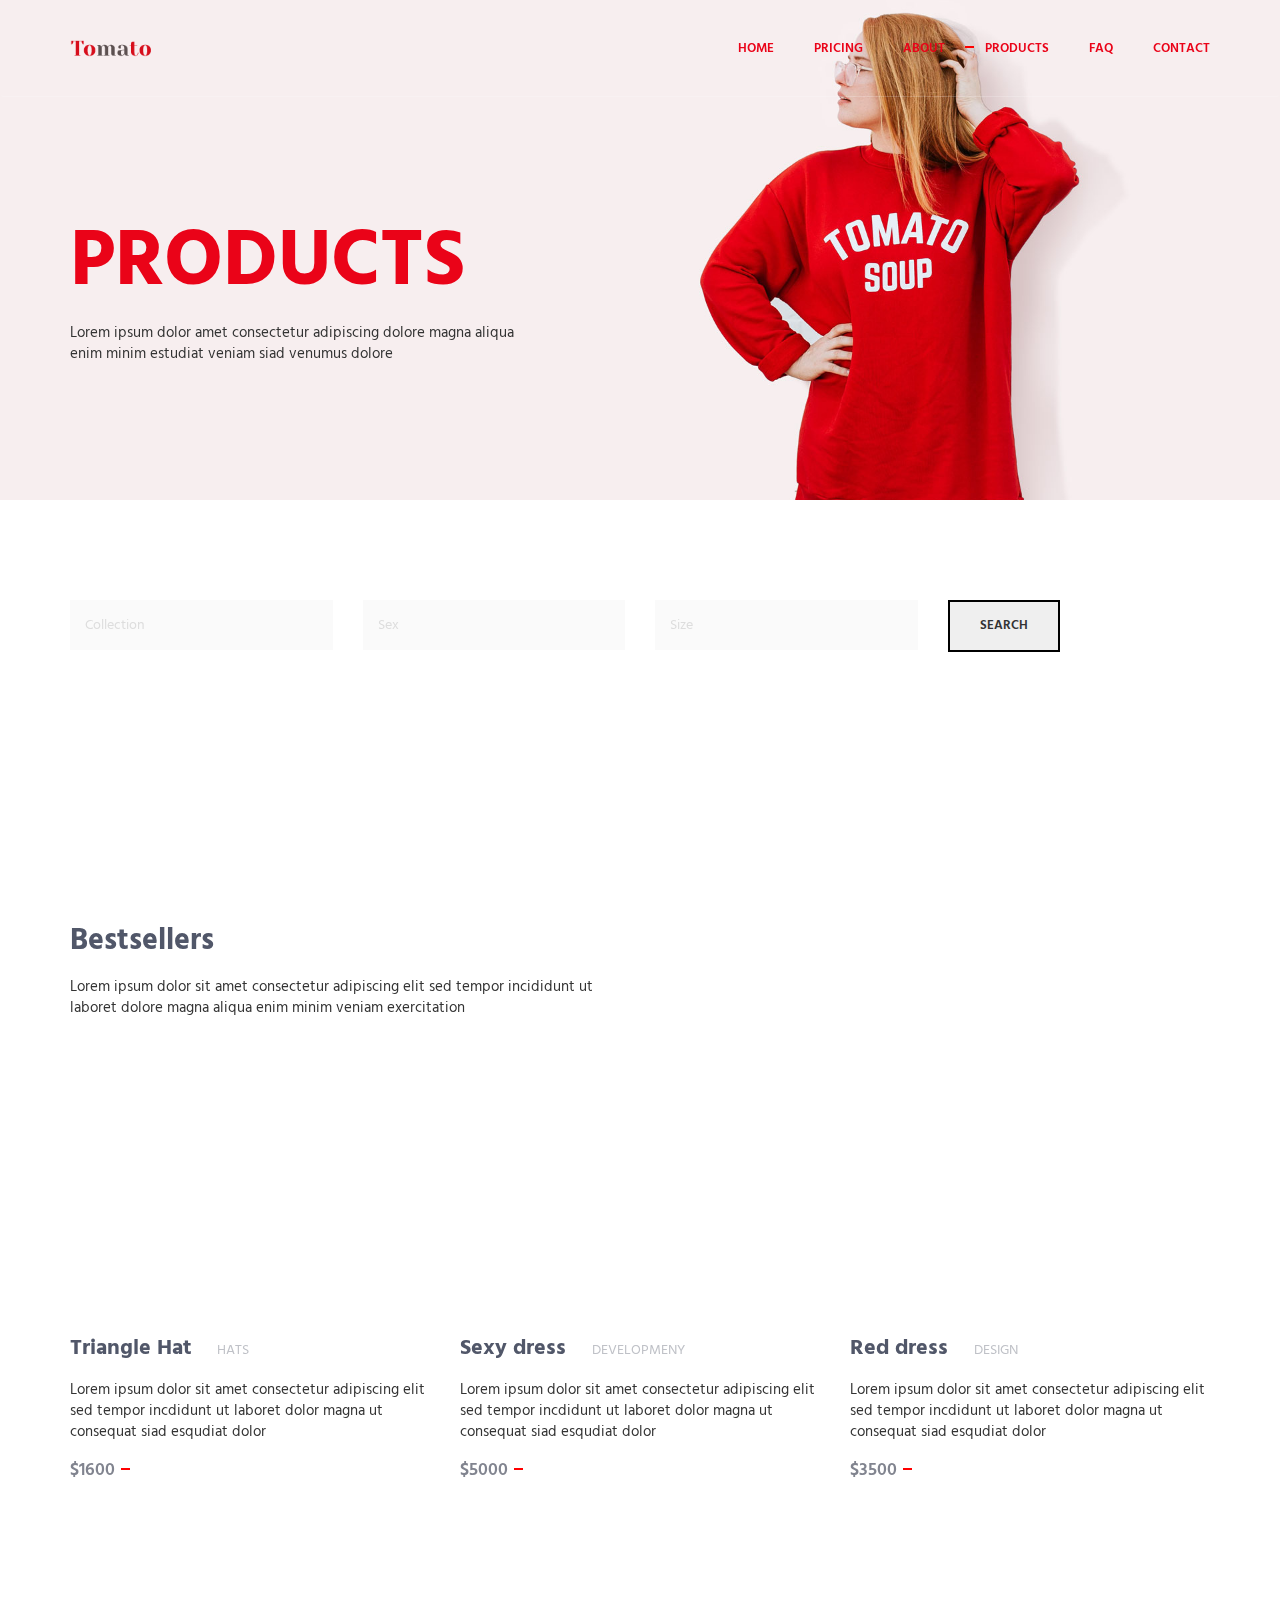
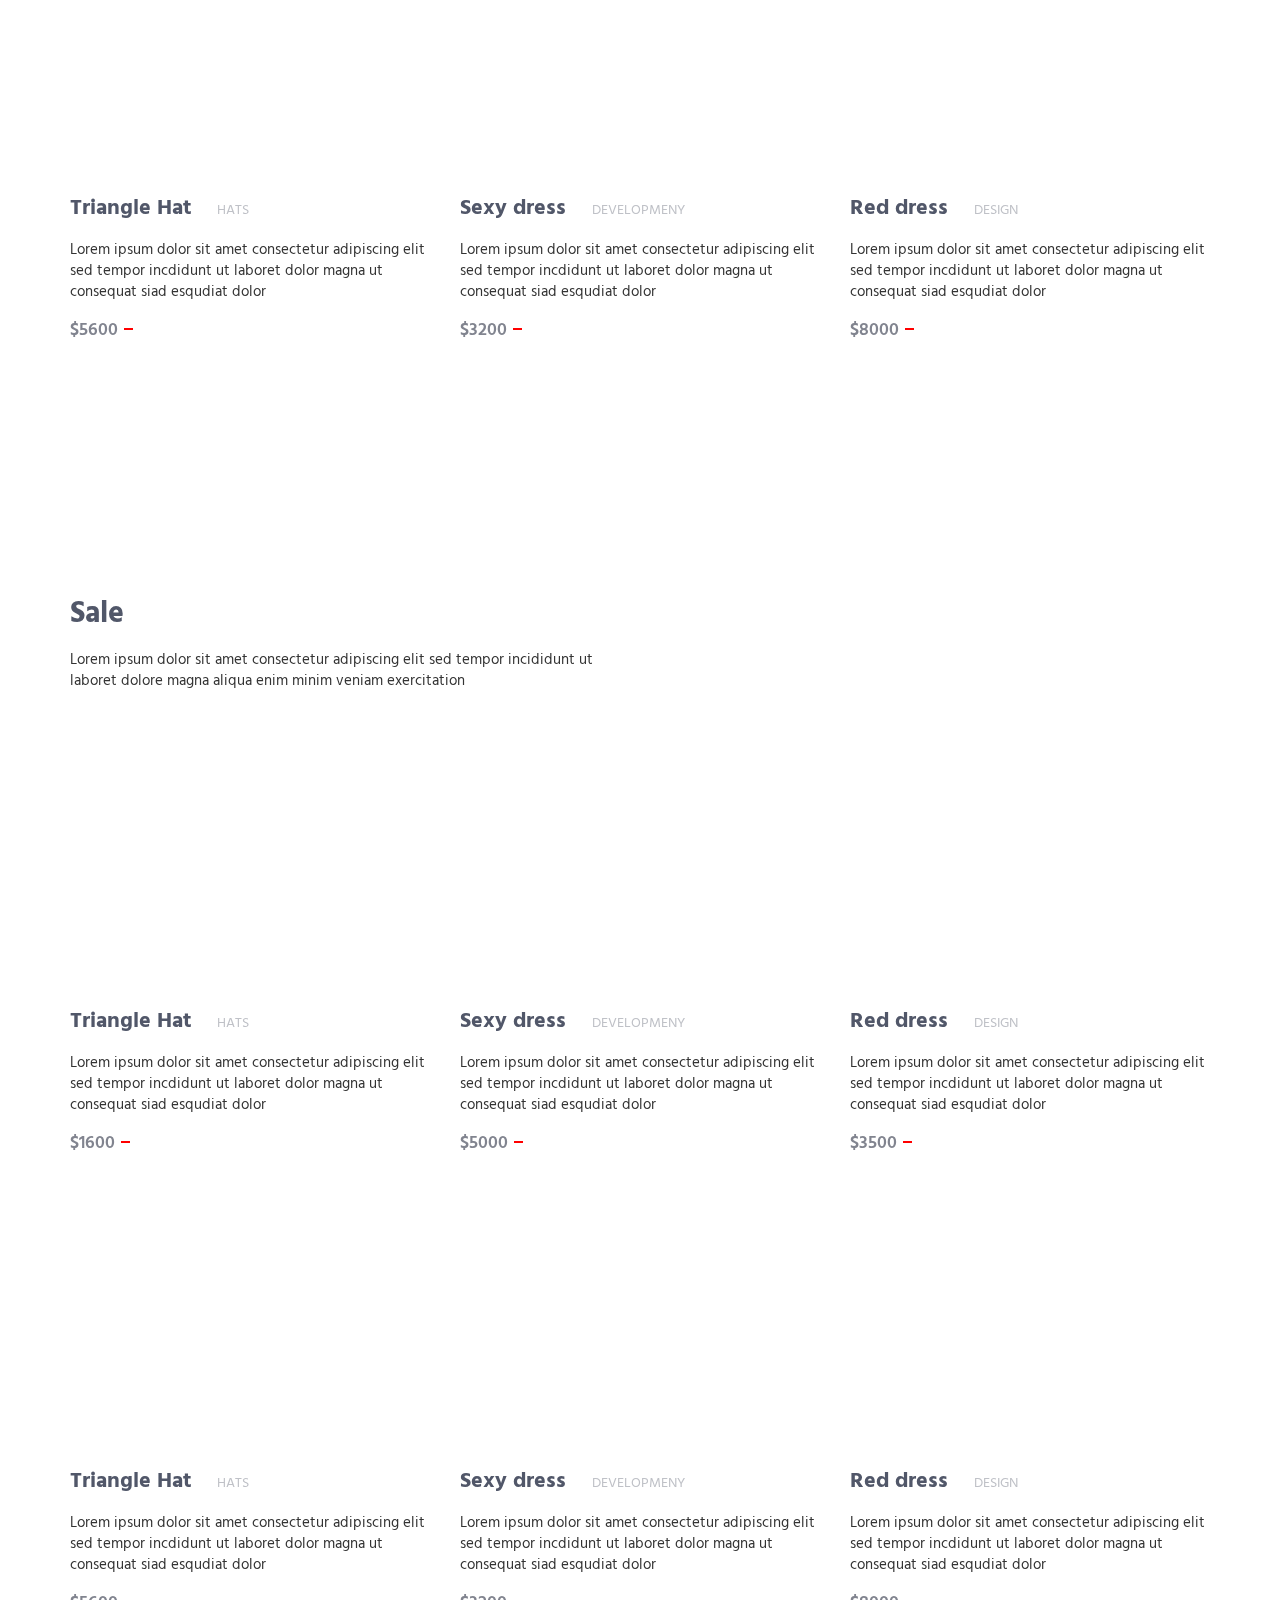
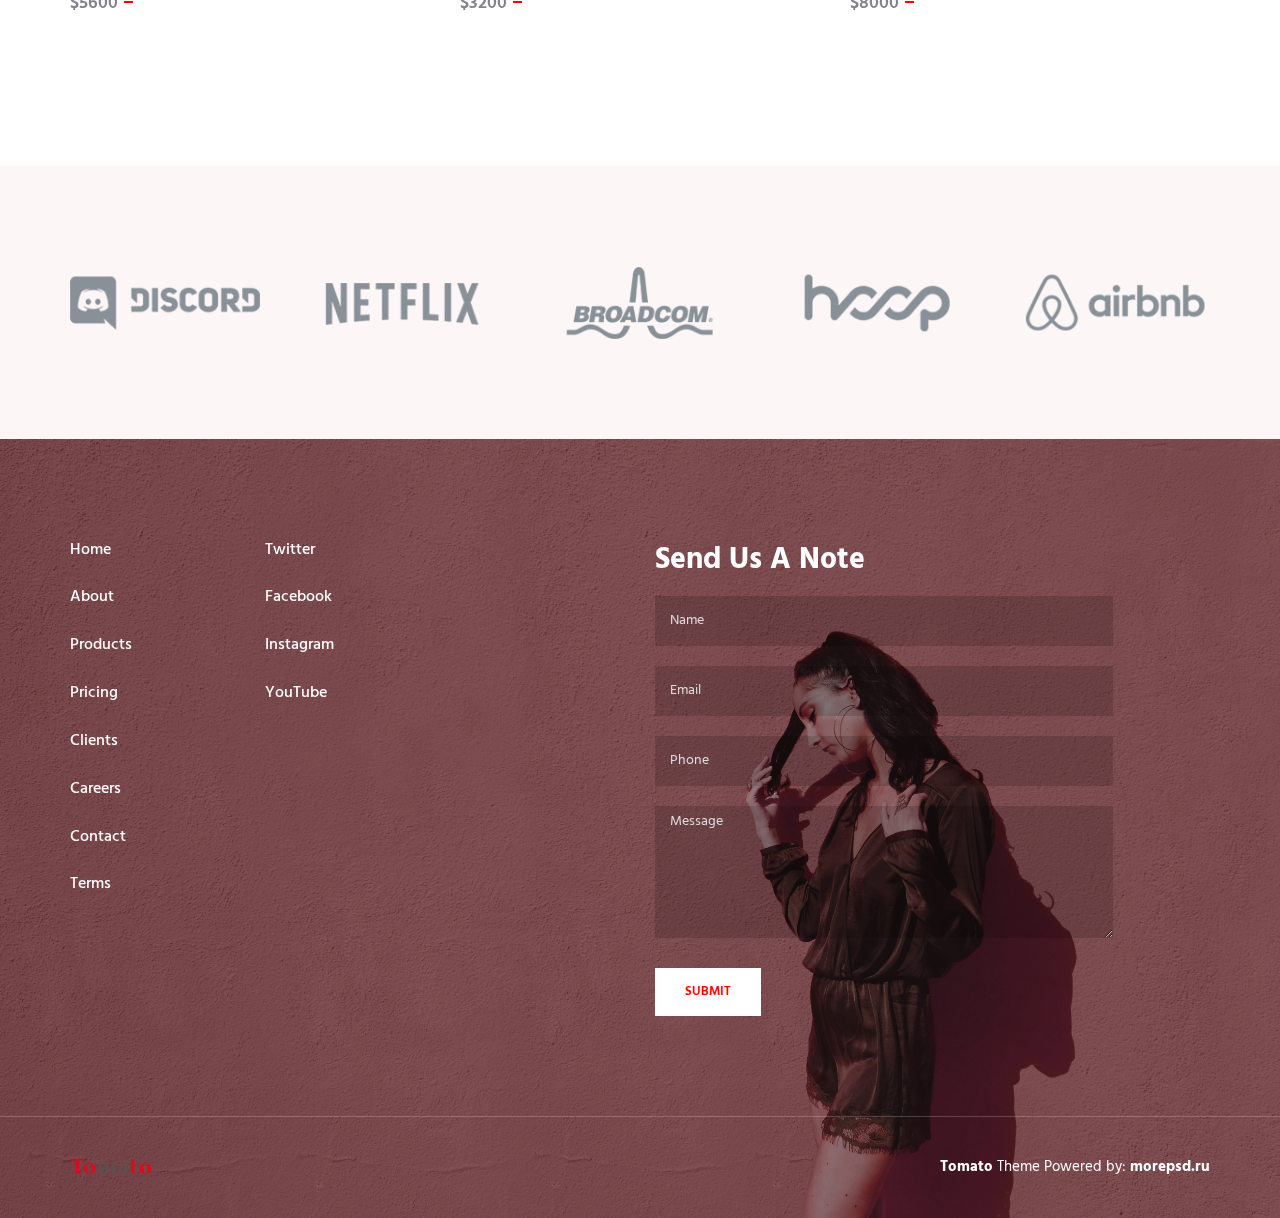
==== products.html @ 23db4601 "Add site" ====
<!DOCTYPE html>
<!-- ==============================
    Project:        Free HTML Template Tomato - Responsive HTML Template Based On Twitter Bootstrap 3.3.4
    Version:        1.0
    Author:         morepsd
    Primary use:    Corporate, Business Themes.
    Website:        http://morepsd.ru
================================== -->
<html lang="en" class="no-js">
    <!-- BEGIN HEAD -->
    <head>
        <meta charset="utf-8"/>
        <title>Metronic "Asentus" Frontend Freebie</title>
        <meta http-equiv="X-UA-Compatible" content="IE=edge">
        <meta content="width=device-width, initial-scale=1" name="viewport"/>
        <meta content="" name="description"/>
        <meta content="" name="author"/>

        <!-- GLOBAL MANDATORY STYLES -->
        <link href="http://fonts.googleapis.com/css?family=Hind:300,400,500,600,700" rel="stylesheet" type="text/css">
        <link href="vendor/simple-line-icons/simple-line-icons.min.css" rel="stylesheet" type="text/css"/>
        <link href="vendor/bootstrap/css/bootstrap.min.css" rel="stylesheet" type="text/css"/>

        <!-- PAGE LEVEL PLUGIN STYLES -->
        <link href="css/animate.css" rel="stylesheet">
        <link href="vendor/swiper/css/swiper.min.css" rel="stylesheet" type="text/css"/>

        <!-- THEME STYLES -->
        <link href="css/layout.css" rel="stylesheet" type="text/css"/>

        <!-- Favicon -->
        <link rel="shortcut icon" href="favicon.ico"/>
    </head>
    <!-- END HEAD -->

    <!-- BODY -->
    <body>

        <!--========== HEADER ==========-->
        <header class="header navbar-fixed-top">
            <!-- Navbar -->
            <nav class="navbar" role="navigation">
                <div class="container">
                    <!-- Brand and toggle get grouped for better mobile display -->
                    <div class="menu-container">
                        <button type="button" class="navbar-toggle" data-toggle="collapse" data-target=".nav-collapse">
                            <span class="sr-only">Toggle navigation</span>
                            <span class="toggle-icon"></span>
                        </button>

                        <!-- Logo -->
                        <div class="logo">
                            <a class="logo-wrap" href="index.html">
                                <img class="logo-img logo-img-main" src="img/logo.png" alt="Asentus Logo">
                                <img class="logo-img logo-img-active" src="img/logo-dark.png" alt="Asentus Logo">
                            </a>
                        </div>
                        <!-- End Logo -->
                    </div>

                    <!-- Collect the nav links, forms, and other content for toggling -->
                    <div class="collapse navbar-collapse nav-collapse">
                        <div class="menu-container">
                            <ul class="navbar-nav navbar-nav-right">
                                <li class="nav-item"><a class="nav-item-child nav-item-hover" href="index.html">Home</a></li>
                                <li class="nav-item"><a class="nav-item-child nav-item-hover" href="pricing.html">Pricing</a></li>
                                <li class="nav-item"><a class="nav-item-child nav-item-hover" href="about.html">About</a></li>
                                <li class="nav-item"><a class="nav-item-child nav-item-hover active" href="products.html">Products</a></li>
                                <li class="nav-item"><a class="nav-item-child nav-item-hover" href="faq.html">FAQ</a></li>
                                <li class="nav-item"><a class="nav-item-child nav-item-hover" href="contact.html">Contact</a></li>
                            </ul>
                        </div>
                    </div>
                    <!-- End Navbar Collapse -->
                </div>
            </nav>
            <!-- Navbar -->
        </header>
        <!--========== END HEADER ==========-->

        <!--========== PARALLAX ==========-->
        <div class="parallax-window" data-parallax="scroll" data-image-src="img/1920x1080/01.jpg">
            <div class="parallax-content container">
                <h1 class="carousel-title">Products</h1>
                <p>Lorem ipsum dolor amet consectetur adipiscing dolore magna aliqua <br/> enim minim estudiat veniam siad venumus dolore</p>
            </div>
        </div>
        <!--========== PARALLAX ==========-->
    <div class="content-lg container">		
        <div class="row margin-b-50">
            <!-- Our Exceptional Solutions -->

                <div class="margin-b-20">		
		            <div class="col-sm-3 sm-margin-b-30">
                     
                            <input type="text" class="form-control footer-input margin-b-20" placeholder="Collection" required>
					</div>
					<div class="col-sm-3 sm-margin-b-30">
                            <input type="email" class="form-control footer-input margin-b-20" placeholder="Sex" required>
					</div>
					<div class="col-sm-3 sm-margin-b-30">
                            <input type="email" class="form-control footer-input margin-b-20" placeholder="Size" required>
					</div>
					<div class="col-sm-3 sm-margin-b-30">
                            <button type="submit" class="btn-theme btn-theme-sm base-bg text-uppercase">Search</button>
                    </div>
				</div>

		</div>
	</div>
		

        <!--========== PAGE LAYOUT ==========-->
        <!-- Our Exceptional Solutions -->
        <div class="content-lg container">
            <div class="row margin-b-40">
                <div class="col-sm-6">
                    <h2>Bestsellers</h2>
                    <p>Lorem ipsum dolor sit amet consectetur adipiscing elit sed tempor incididunt ut laboret dolore magna aliqua enim minim veniam exercitation</p>
                </div>
            </div>
            <!--// end row -->

            <div class="row margin-b-50">
                <!-- Our Exceptional Solutions -->
                <div class="col-sm-4 sm-margin-b-50">
                    <div class="margin-b-20">
                        <div class="wow zoomIn" data-wow-duration=".3" data-wow-delay=".1s">
                            <img class="img-responsive" src="img/970x647/01.jpg" alt="Our Exceptional Solutions Image">
                        </div>
                    </div>
                    <h3><a href="#">Triangle Hat</a> <span class="text-uppercase margin-l-20">Hats</span></h3>
                    <p>Lorem ipsum dolor sit amet consectetur adipiscing elit sed tempor incdidunt ut laboret dolor magna ut consequat siad esqudiat dolor</p>
                    <a class="link" href="#">$1600</a>
                </div>
                <!-- End Our Exceptional Solutions -->

                <!-- Our Exceptional Solutions -->
                <div class="col-sm-4 sm-margin-b-50">
                    <div class="margin-b-20">
                        <div class="wow zoomIn" data-wow-duration=".3" data-wow-delay=".1s">
                            <img class="img-responsive" src="img/970x647/02.jpg" alt="Our Exceptional Solutions Image">
                        </div>
                    </div>
                    <h4><a href="#">Sexy dress</a> <span class="text-uppercase margin-l-20">Developmeny</span></h4>
                    <p>Lorem ipsum dolor sit amet consectetur adipiscing elit sed tempor incdidunt ut laboret dolor magna ut consequat siad esqudiat dolor</p>
                    <a class="link" href="#">$5000</a>
                </div>
                <!-- End Our Exceptional Solutions -->

                <!-- Our Exceptional Solutions -->
                <div class="col-sm-4 sm-margin-b-50">
                    <div class="margin-b-20">
                        <div class="wow zoomIn" data-wow-duration=".3" data-wow-delay=".1s">
                            <img class="img-responsive" src="img/970x647/03.jpg" alt="Our Exceptional Solutions Image">
                        </div>
                    </div>
                    <h4><a href="#">Red dress</a> <span class="text-uppercase margin-l-20">Design</span></h4>
                    <p>Lorem ipsum dolor sit amet consectetur adipiscing elit sed tempor incdidunt ut laboret dolor magna ut consequat siad esqudiat dolor</p>
                    <a class="link" href="#">$3500</a>
                </div>
                <!-- End Our Exceptional Solutions -->
            </div>
            <!--// end row -->

              <div class="row margin-b-50">
                <!-- Our Exceptional Solutions -->
                <div class="col-sm-4 sm-margin-b-50">
                    <div class="margin-b-20">
                        <div class="wow zoomIn" data-wow-duration=".3" data-wow-delay=".1s">
                            <img class="img-responsive" src="img/970x647/03.jpg" alt="Our Exceptional Solutions Image">
                        </div>
                    </div>
                    <h3><a href="#">Triangle Hat</a> <span class="text-uppercase margin-l-20">Hats</span></h3>
                    <p>Lorem ipsum dolor sit amet consectetur adipiscing elit sed tempor incdidunt ut laboret dolor magna ut consequat siad esqudiat dolor</p>
                    <a class="link" href="#">$5600</a>
                </div>
                <!-- End Our Exceptional Solutions -->

                <!-- Our Exceptional Solutions -->
                <div class="col-sm-4 sm-margin-b-50">
                    <div class="margin-b-20">
                        <div class="wow zoomIn" data-wow-duration=".3" data-wow-delay=".1s">
                            <img class="img-responsive" src="img/970x647/02.jpg" alt="Our Exceptional Solutions Image">
                        </div>
                    </div>
                    <h4><a href="#">Sexy dress</a> <span class="text-uppercase margin-l-20">Developmeny</span></h4>
                    <p>Lorem ipsum dolor sit amet consectetur adipiscing elit sed tempor incdidunt ut laboret dolor magna ut consequat siad esqudiat dolor</p>
                    <a class="link" href="#">$3200</a>
                </div>
                <!-- End Our Exceptional Solutions -->

                <!-- Our Exceptional Solutions -->
                <div class="col-sm-4 sm-margin-b-50">
                    <div class="margin-b-20">
                        <div class="wow zoomIn" data-wow-duration=".3" data-wow-delay=".1s">
                            <img class="img-responsive" src="img/970x647/01.jpg" alt="Our Exceptional Solutions Image">
                        </div>
                    </div>
                    <h4><a href="#">Red dress</a> <span class="text-uppercase margin-l-20">Design</span></h4>
                    <p>Lorem ipsum dolor sit amet consectetur adipiscing elit sed tempor incdidunt ut laboret dolor magna ut consequat siad esqudiat dolor</p>
                    <a class="link" href="#">$8000</a>
                </div>
                <!-- End Our Exceptional Solutions -->
            </div>
            <!--// end row -->
        </div>
        <!-- End Our Exceptional Solutions -->
		
		
		
		
        <!-- Our Exceptional Solutions -->
        <div class="content-lg container">
            <div class="row margin-b-40">
                <div class="col-sm-6">
                    <h2>Sale</h2>
                    <p>Lorem ipsum dolor sit amet consectetur adipiscing elit sed tempor incididunt ut laboret dolore magna aliqua enim minim veniam exercitation</p>
                </div>
            </div>
            <!--// end row -->

            <div class="row margin-b-50">
                <!-- Our Exceptional Solutions -->
                <div class="col-sm-4 sm-margin-b-50">
                    <div class="margin-b-20">
                        <div class="wow zoomIn" data-wow-duration=".3" data-wow-delay=".1s">
                            <img class="img-responsive" src="img/970x647/01.jpg" alt="Our Exceptional Solutions Image">
                        </div>
                    </div>
                    <h3><a href="#">Triangle Hat</a> <span class="text-uppercase margin-l-20">Hats</span></h3>
                    <p>Lorem ipsum dolor sit amet consectetur adipiscing elit sed tempor incdidunt ut laboret dolor magna ut consequat siad esqudiat dolor</p>
                    <a class="link" href="#">$1600</a>
                </div>
                <!-- End Our Exceptional Solutions -->

                <!-- Our Exceptional Solutions -->
                <div class="col-sm-4 sm-margin-b-50">
                    <div class="margin-b-20">
                        <div class="wow zoomIn" data-wow-duration=".3" data-wow-delay=".1s">
                            <img class="img-responsive" src="img/970x647/02.jpg" alt="Our Exceptional Solutions Image">
                        </div>
                    </div>
                    <h4><a href="#">Sexy dress</a> <span class="text-uppercase margin-l-20">Developmeny</span></h4>
                    <p>Lorem ipsum dolor sit amet consectetur adipiscing elit sed tempor incdidunt ut laboret dolor magna ut consequat siad esqudiat dolor</p>
                    <a class="link" href="#">$5000</a>
                </div>
                <!-- End Our Exceptional Solutions -->

                <!-- Our Exceptional Solutions -->
                <div class="col-sm-4 sm-margin-b-50">
                    <div class="margin-b-20">
                        <div class="wow zoomIn" data-wow-duration=".3" data-wow-delay=".1s">
                            <img class="img-responsive" src="img/970x647/03.jpg" alt="Our Exceptional Solutions Image">
                        </div>
                    </div>
                    <h4><a href="#">Red dress</a> <span class="text-uppercase margin-l-20">Design</span></h4>
                    <p>Lorem ipsum dolor sit amet consectetur adipiscing elit sed tempor incdidunt ut laboret dolor magna ut consequat siad esqudiat dolor</p>
                    <a class="link" href="#">$3500</a>
                </div>
                <!-- End Our Exceptional Solutions -->
            </div>
            <!--// end row -->

              <div class="row margin-b-50">
                <!-- Our Exceptional Solutions -->
                <div class="col-sm-4 sm-margin-b-50">
                    <div class="margin-b-20">
                        <div class="wow zoomIn" data-wow-duration=".3" data-wow-delay=".1s">
                            <img class="img-responsive" src="img/970x647/03.jpg" alt="Our Exceptional Solutions Image">
                        </div>
                    </div>
                    <h3><a href="#">Triangle Hat</a> <span class="text-uppercase margin-l-20">Hats</span></h3>
                    <p>Lorem ipsum dolor sit amet consectetur adipiscing elit sed tempor incdidunt ut laboret dolor magna ut consequat siad esqudiat dolor</p>
                    <a class="link" href="#">$5600</a>
                </div>
                <!-- End Our Exceptional Solutions -->

                <!-- Our Exceptional Solutions -->
                <div class="col-sm-4 sm-margin-b-50">
                    <div class="margin-b-20">
                        <div class="wow zoomIn" data-wow-duration=".3" data-wow-delay=".1s">
                            <img class="img-responsive" src="img/970x647/02.jpg" alt="Our Exceptional Solutions Image">
                        </div>
                    </div>
                    <h4><a href="#">Sexy dress</a> <span class="text-uppercase margin-l-20">Developmeny</span></h4>
                    <p>Lorem ipsum dolor sit amet consectetur adipiscing elit sed tempor incdidunt ut laboret dolor magna ut consequat siad esqudiat dolor</p>
                    <a class="link" href="#">$3200</a>
                </div>
                <!-- End Our Exceptional Solutions -->

                <!-- Our Exceptional Solutions -->
                <div class="col-sm-4 sm-margin-b-50">
                    <div class="margin-b-20">
                        <div class="wow zoomIn" data-wow-duration=".3" data-wow-delay=".1s">
                            <img class="img-responsive" src="img/970x647/01.jpg" alt="Our Exceptional Solutions Image">
                        </div>
                    </div>
                    <h4><a href="#">Red dress</a> <span class="text-uppercase margin-l-20">Design</span></h4>
                    <p>Lorem ipsum dolor sit amet consectetur adipiscing elit sed tempor incdidunt ut laboret dolor magna ut consequat siad esqudiat dolor</p>
                    <a class="link" href="#">$8000</a>
                </div>
                <!-- End Our Exceptional Solutions -->
            </div>
            <!--// end row -->
        </div>
        <!-- End Our Exceptional Solutions -->		
		
		
		
		

        <!-- Clients -->
        <div class="bg-color-sky-light">
            <div class="content-lg container">
                <!-- Swiper Clients -->
                <div class="swiper-slider swiper-clients">
                    <!-- Swiper Wrapper -->
                    <div class="swiper-wrapper">
                        <div class="swiper-slide">
                            <img class="swiper-clients-img" src="img/clients/01.png" alt="Clients Logo">
                        </div>
                        <div class="swiper-slide">
                            <img class="swiper-clients-img" src="img/clients/02.png" alt="Clients Logo">
                        </div>
                        <div class="swiper-slide">
                            <img class="swiper-clients-img" src="img/clients/03.png" alt="Clients Logo">
                        </div>
                        <div class="swiper-slide">
                            <img class="swiper-clients-img" src="img/clients/04.png" alt="Clients Logo">
                        </div>
                        <div class="swiper-slide">
                            <img class="swiper-clients-img" src="img/clients/05.png" alt="Clients Logo">
                        </div>
                        <div class="swiper-slide">
                            <img class="swiper-clients-img" src="img/clients/06.png" alt="Clients Logo">
                        </div>
                    </div>
                    <!-- End Swiper Wrapper -->
                </div>
                <!-- End Swiper Clients -->
            </div>
        </div>
        <!-- End Clients -->


        <!--========== END PAGE LAYOUT ==========-->

        <!--========== FOOTER ==========-->
        <footer class="footer">
            <!-- Links -->
            <div class="footer-seperator">
                <div class="content-lg container">
                    <div class="row">
                        <div class="col-sm-2 sm-margin-b-50">
                            <!-- List -->
                            <ul class="list-unstyled footer-list">
                                <li class="footer-list-item"><a class="footer-list-link" href="#">Home</a></li>
                                <li class="footer-list-item"><a class="footer-list-link" href="#">About</a></li>
                                <li class="footer-list-item"><a class="footer-list-link" href="#">Products</a></li>
                                <li class="footer-list-item"><a class="footer-list-link" href="#">Pricing</a></li>
                                <li class="footer-list-item"><a class="footer-list-link" href="#">Clients</a></li>
                                <li class="footer-list-item"><a class="footer-list-link" href="#">Careers</a></li>
                                <li class="footer-list-item"><a class="footer-list-link" href="#">Contact</a></li>
                                <li class="footer-list-item"><a class="footer-list-link" href="#">Terms</a></li>
                            </ul>
                            <!-- End List -->
                        </div>
                        <div class="col-sm-4 sm-margin-b-30">
                            <!-- List -->
                            <ul class="list-unstyled footer-list">
                                <li class="footer-list-item"><a class="footer-list-link" href="#">Twitter</a></li>
                                <li class="footer-list-item"><a class="footer-list-link" href="#">Facebook</a></li>
                                <li class="footer-list-item"><a class="footer-list-link" href="#">Instagram</a></li>
                                <li class="footer-list-item"><a class="footer-list-link" href="#">YouTube</a></li>
                            </ul>
                            <!-- End List -->
                        </div>
                        <div class="col-sm-5 sm-margin-b-30">
                            <h2 class="color-white">Send Us A Note</h2>
                            <input type="text" class="form-control footer-input margin-b-20" placeholder="Name" required>
                            <input type="email" class="form-control footer-input margin-b-20" placeholder="Email" required>
                            <input type="text" class="form-control footer-input margin-b-20" placeholder="Phone" required>
                            <textarea class="form-control footer-input margin-b-30" rows="6" placeholder="Message" required></textarea>
                            <button type="submit" class="btn-theme btn-theme-sm btn-base-bg text-uppercase">Submit</button>
                        </div>
                    </div>
                    <!--// end row -->
                </div>
            </div>
            <!-- End Links -->

            <!-- Copyright -->
            <div class="content container">
                <div class="row">
                    <div class="col-xs-6">
                        <img class="footer-logo" src="img/logo.png" alt="Logo">
                    </div>
                    <div class="col-xs-6 text-right">
                        <p class="margin-b-0 color-white"><a class="color-white fweight-700" href="morepsd.ru">Tomato</a> Theme Powered by: <a class="color-white fweight-700" href="http://morepsd.ru">morepsd.ru</a></p>
                    </div>
                </div>
                <!--// end row -->
            </div>
            <!-- End Copyright -->
        </footer>
        <!--========== END FOOTER ==========-->

        <!-- Back To Top -->
        <a href="javascript:void(0);" class="js-back-to-top back-to-top">Top</a>

        <!-- JAVASCRIPTS(Load javascripts at bottom, this will reduce page load time) -->
        <!-- CORE PLUGINS -->
        <script src="vendor/jquery.min.js" type="text/javascript"></script>
        <script src="vendor/jquery-migrate.min.js" type="text/javascript"></script>
        <script src="vendor/bootstrap/js/bootstrap.min.js" type="text/javascript"></script>

        <!-- PAGE LEVEL PLUGINS -->
        <script src="vendor/jquery.easing.js" type="text/javascript"></script>
        <script src="vendor/jquery.back-to-top.js" type="text/javascript"></script>
        <script src="vendor/jquery.smooth-scroll.js" type="text/javascript"></script>
        <script src="vendor/jquery.wow.min.js" type="text/javascript"></script>
        <script src="vendor/jquery.parallax.min.js" type="text/javascript"></script>
        <script src="vendor/swiper/js/swiper.jquery.min.js" type="text/javascript"></script>

        <!-- PAGE LEVEL SCRIPTS -->
        <script src="js/layout.min.js" type="text/javascript"></script>
        <script src="js/components/wow.min.js" type="text/javascript"></script>
        <script src="js/components/swiper.min.js" type="text/javascript"></script>

    </body>
    <!-- END BODY -->
</html>
---- css/layout.css ----
@charset "UTF-8";
/*----------------------------------------------------------------------

	MASTER STYLESHEET

	Project:        Metronic "Asentus" Frontend Freebie - Responsive HTML Template Based On Twitter Bootstrap 3.3.4
	Version:        1.0
	Author:         KeenThemes
	Primary use:    Corporate, Business Themes.
	Email:			support@keenthemes.com
	Follow: 		http://www.twitter.com/keenthemes
	Like: 			http://www.facebook.com/keenthemes
	Website:		http://www.keenthemes.com
	Premium:		Premium Metronic Admin Theme: http://themeforest.net/item/metronic-responsive-admin-dashboard-template/4021469?ref=keenthemes

-----------------------------------------------------------------------*/
/* eg: @include user-select(none); */
/* eg: @include rotate(45deg); */
/* eg: @include translate3d(0,0,0); */
/* eg: @include border-radius(3px); */
/*------------------------------------------------------------------
  	[The "base.scss" contains basic default element styles
  		(colors, typography, margins & padding).]
------------------------------------------------------------------*/
html {
  overflow-x: hidden;
}

html, html a, body {
  -webkit-font-smoothing: antialiased;
}

body {
  font-family: Hind, sans-serif;
}

p {
  font-size: 15px;
  font-weight: 400;
  font-family: Hind, sans-serif;

  line-height: 1.4;
  margin-bottom: 15px;
}

em,
li,
li a {
  font-size: 16px;
  font-weight: 500;
  font-family: Hind, sans-serif;
  color: #515769;
}

a {
  font-family: Hind, sans-serif;
  color: #81848f;
  outline: 0;
}

a:focus, a:hover, a:active {
  outline: 0;
  color: red;
  text-decoration: none;
}

.link {
  position: relative;
  font-size: 18px;
  font-weight: 600;
  font-family: Hind, sans-serif;
  text-transform: uppercase;
}

.link:after {
  position: absolute;
  top: 12px;
  right: -15px;
  width: 9px;
  height: 2px;
  background: red;
  content: " ";
}

span {
  font-size: 14px;
  font-weight: 400;
  font-family: Hind, sans-serif;
  color: #bfc1c7;
}

h1, h2, h3, h4, h5, h6 {
  font-weight: 700;
  font-family: Hind, sans-serif;
  color: #515769;
  line-height: 1.4;
  margin: 0 0 15px;
}

h1 > a, h2 > a, h3 > a, h4 > a, h5 > a, h6 > a {
  color: #515769;
}

h1 > a:hover, h2 > a:hover, h3 > a:hover, h4 > a:hover, h5 > a:hover, h6 > a:hover {
  color: #999caa;
  text-decoration: none;
}

h1 > a:focus, h2 > a:focus, h3 > a:focus, h4 > a:focus, h5 > a:focus, h6 > a:focus {
  text-decoration: none;
}

h1 {
  font-size: 40px;
}

h2 {
  font-size: 30px;
}

h3 {
  font-size: 22px;
}

h4 {
  font-size: 22px;
}

::selection {
  color: #fff;
  background: #17bed2;
  text-shadow: none;
}

::-webkit-selection {
  color: #fff;
  background: #17bed2;
  text-shadow: none;
}

::-moz-selection {
  color: #fff;
  background: #17bed2;
  text-shadow: none;
}

:active,
:focus {
  outline: none;
}

/* Section Seperator */
.section-seperator {
  border-bottom: 1px solid #edf0f2;
}

/* Content Wrapper Link */
.content-wrapper-link {
  position: absolute;
  top: 0;
  left: 0;
  right: 0;
  bottom: 0;
  display: block;
  z-index: 3;
  text-decoration: none;
}

/*------------------------------------------------------------------
  	[Blockquote]
------------------------------------------------------------------*/
.blockquote {
  position: relative;
  font-size: 17px;
  font-weight: 400;
  font-family: Hind, sans-serif;
  color: #a6a7aa;
  line-height: 1.4;
  border-left: none;
  margin-left: 20px;
}

.blockquote:before {
  position: absolute;
  top: 0;
  left: -20px;
  font-size: 60px;
  display: inline-block;
  color: red;
  content: '“';
}

/*------------------------------------------------------------------
  	[Button]
------------------------------------------------------------------*/
.btn-theme {
  position: relative;
  display: inline-block;
  line-height: 1.4;
  text-align: center;
  background-image: none;
  border-style: solid;
  white-space: nowrap;
  vertical-align: middle;
  -ms-touch-action: manipulation;
  touch-action: manipulation;
  cursor: pointer;
  -webkit-user-select: none;
  -moz-user-select: none;
  -ms-user-select: none;
  user-select: none;
}

.btn-theme:focus, .btn-theme:active:focus, .btn-theme.active:focus, .btn-theme.focus, .btn-theme:active.focus, .btn-theme.active.focus {
  outline: none;
}

.btn-theme:hover {
  transition-duration: 300ms;
  transition-property: all;
  transition-timing-function: cubic-bezier(0.7, 1, 0.7, 1);
}

.btn-theme:hover, .btn-theme:focus, .btn-theme.focus {
  text-decoration: none;
}

.btn-theme:active, .btn-theme.active {
  background-image: none;
  outline: 0;
}

.btn-theme.disabled, .btn-theme[disabled],
fieldset[disabled] .btn-theme {
  cursor: not-allowed;
  box-shadow: none;
  opacity: .80;
  pointer-events: none;
}

.btn-white-brd {
  color: #ea0318;
  background: transparent;
  border-color: rgba(255, 255, 255, 0.3);
  border-width: 1px;
}

.btn-white-brd:hover, .btn-white-brd:focus, .btn-white-brd.focus {
  color: #515769;
  background: #fff;
  border-color: transparent;
}

.btn-default-bg {
  color: #515769;
  background: #f3f4f5;
  border-color: transparent;
  border-width: 0;
}

.btn-default-bg:hover, .btn-default-bg:focus, .btn-default-bg.focus {
  color: #fff;
  background: #17bed2;
  border-color: transparent;
}

.btn-base-bg {
  color: red;
  background: #fff;
  border-color: transparent;
  border-width: 0;
}

.btn-base-bg:hover, .btn-base-bg:focus, .btn-base-bg.focus {
  color: #fff;
  background: #63cbd7;
  border-color: transparent;
}

.btn-theme-sm {
  font-size: 13px;
  font-weight: 600;
  padding: 15px 30px;
}


/*------------------------------------------------------------------
  	[Promo Section]
------------------------------------------------------------------*/
@media (max-width: 991px) {
  .promo-section .promo-section-col {
    padding-top: 100px;
    padding-bottom: 100px;
  }
}

@media (min-width: 992px) {
  .promo-section {
    position: relative;
    height: 400px;
  }
  .promo-section .promo-section-col {
    width: 45%;
  }
  .promo-section .promo-section-img-left {
    position: absolute;
    top: 0;
    right: 50%;
  }
  .promo-section .promo-section-img-right {
    position: absolute;
    top: 0;
    left: 50%;
  }
  .promo-section .ver-center {
    display: table;
    height: 400px;
  }
  .promo-section .ver-center-aligned {
    display: table-cell;
    vertical-align: middle;
  }
}

/*------------------------------------------------------------------
  	[Service]
------------------------------------------------------------------*/
.service {
  background: #fdf6f6;
  padding: 50px;
}

.service .service-element,
.service .service-info {
  -webkit-transform: translate3d(0, 0, 0);
  -moz-transform: translate3d(0, 0, 0);
  transform: translate3d(0, 0, 0);
  transition-duration: 300ms;
  transition-property: all;
  transition-timing-function: cubic-bezier(0.7, 1, 0.7, 1);
}

.service .service-icon {
  display: block;
  font-size: 30px;
  color: red;
  margin-bottom: 30px;
}

.service:hover .service-element {
  opacity: 0;
  -webkit-transform: translate3d(0, -100%, 0);
  -moz-transform: translate3d(0, -100%, 0);
  transform: translate3d(0, -100%, 0);
  transition-duration: 300ms;
  transition-property: all;
  transition-timing-function: cubic-bezier(0.7, 1, 0.7, 1);
}

.service:hover .service-info {
  -webkit-transform: translate3d(0, -30%, 0);
  -moz-transform: translate3d(0, -30%, 0);
  transform: translate3d(0, -30%, 0);
  transition-duration: 300ms;
  transition-property: all;
  transition-timing-function: cubic-bezier(0.7, 1, 0.7, 1);
}

/*------------------------------------------------------------------
  	[Work]
------------------------------------------------------------------*/
.work {
  position: relative;
}

.work .work-overlay {
  position: relative;
}

.work .work-overlay:before {
  position: absolute;
  top: 0;
  left: 0;
  width: 100%;
  height: 100%;
  background: transparent;
  content: " ";
  transition-duration: 300ms;
  transition-property: all;
  transition-timing-function: cubic-bezier(0.7, 1, 0.7, 1);
}

.work .work-content {
  position: absolute;
  left: 0;
  bottom: 0;
  opacity: 0;
  padding: 25px;
  -webkit-transform: translate3d(0, 20px, 0);
  -moz-transform: translate3d(0, 20px, 0);
  transform: translate3d(0, 20px, 0);
  transition-duration: 300ms;
  transition-property: all;
  transition-timing-function: cubic-bezier(0.7, 1, 0.7, 1);
}

.work:hover .work-overlay:before {
  background: rgba(0, 0, 0, 0.5);
  transition-duration: 300ms;
  transition-property: all;
  transition-timing-function: cubic-bezier(0.7, 1, 0.7, 1);
}

.work:hover .work-content {
  opacity: 1;
  -webkit-transform: translate3d(0, 0, 0);
  -moz-transform: translate3d(0, 0, 0);
  transform: translate3d(0, 0, 0);
  transition-duration: 300ms;
  transition-property: all;
  transition-timing-function: cubic-bezier(0.7, 1, 0.7, 1);
}

/*------------------------------------------------------------------
  	[Footer]
------------------------------------------------------------------*/
.footer {
  background: url(../img/1920x1080/03.jpg) no-repeat;
  background-size: cover;
  background-position: center center;
}

.footer .footer-seperator {
  border-bottom: 1px solid rgba(255, 255, 255, 0.2);
}

.footer .footer-list {
  margin-bottom: 0;
}

.footer .footer-list-item {
  color: #fff;
  margin-bottom: 25px;
}

.footer .footer-list-link {
  color: #fff;
}

.footer .footer-list-link:hover {
  color: #fff;
}

.footer .footer-input {
  background: rgba(0, 0, 0, 0.15);
  color:#fff;
}

.footer .footer-logo {
  width: 85px;
  height: auto;
}

/*------------------------------------------------------------------
  	[Header]
------------------------------------------------------------------*/
/* Fixed Top */
.navbar-fixed-top .navbar-collapse {
  max-height: 100%;
}

/* Navbar */
.header .navbar {
  margin-bottom: 0;
  border-bottom: 1px solid rgba(255, 255, 255, 0.2);
  transition-duration: 300ms;
  transition-property: all;
  transition-timing-function: cubic-bezier(0.7, 1, 0.7, 1);
}

/* Navbar Toggle */
.header .navbar-toggle {
  width: 25px;
  height: 25px;
  border: none;
  padding: 0;
  margin: 35px 0;
}

.header .navbar-toggle .toggle-icon {
  position: relative;
  width: 21px;
  height: 1px;
  display: inline-block;
  background: #515769;
  transition-duration: 300ms;
  transition-property: all;
  transition-timing-function: cubic-bezier(0.7, 1, 0.7, 1);
}

.header .navbar-toggle .toggle-icon:before, .header .navbar-toggle .toggle-icon:after {
  position: absolute;
  left: 0;
  background: #515769;
  content: " ";
}

.header .navbar-toggle .toggle-icon:before {
  width: 10px;
  height: 1px;
  bottom: 10px;
  -webkit-transform: rotate(0);
  -moz-transform: rotate(0);
  transform: rotate(0);
  transition-duration: 300ms;
  transition-property: all;
  transition-timing-function: cubic-bezier(0.7, 1, 0.7, 1);
}

.header .navbar-toggle .toggle-icon:after {
  width: 16px;
  height: 1px;
  top: -5px;
  -webkit-transform: rotate(0);
  -moz-transform: rotate(0);
  transform: rotate(0);
  transition-duration: 300ms;
  transition-property: all;
  transition-timing-function: cubic-bezier(0.7, 1, 0.7, 1);
}

.header .navbar-toggle:hover .toggle-icon {
  background: #17bed2;
  transition-duration: 300ms;
  transition-property: all;
  transition-timing-function: cubic-bezier(0.7, 1, 0.7, 1);
}

.header .navbar-toggle:hover .toggle-icon:before, .header .navbar-toggle:hover .toggle-icon:after {
  width: 21px;
  height: 1px;
  background: #17bed2;
  transition-duration: 300ms;
  transition-property: all;
  transition-timing-function: cubic-bezier(0.7, 1, 0.7, 1);
}

.header .navbar-toggle:hover .toggle-icon.is-clicked {
  background: rgba(81, 87, 105, 0);
}

/* Navbar Logo */
.header .logo {
  width: 100px;
  height: 100px;
  float: left;
  max-height: 95px;
  line-height: 65px;
}

.header .logo-wrap {
  display: inline-block;
  padding: 15px 0;
}

.header .logo-wrap:focus, .header .logo-wrap:hover {
  text-decoration: none;
}

.header .logo-img {
  display: inline-block;
  width: 85px;
  height: auto;
  max-width: 100%;
  max-height: 100%;
  vertical-align: middle;
}

.header .logo-img-main {
  display: inline-block;
  transition-duration: 400ms;
  transition-property: all;
  transition-timing-function: cubic-bezier(0.7, 1, 0.7, 1);
}

.header .logo-img-active {
  display: none;
  transition-duration: 400ms;
  transition-property: all;
  transition-timing-function: cubic-bezier(0.7, 1, 0.7, 1);
}

/* Navbar */
.header .navbar-nav {
  padding-left: 0;
  margin-bottom: 0;
  list-style: none;
}

/* Nav */
.header .nav-item {
  position: relative;
  display: block;
}

.header .nav-item:last-child .nav-item-child {
  padding-right: 0;
}

.header .nav-item .nav-item-hover.active:after {
  opacity: 1;
  transition-duration: 400ms;
  transition-property: all;
  transition-timing-function: cubic-bezier(0.7, 1, 0.7, 1);
}

.header .nav-item:hover .nav-item-hover:after {
  opacity: 1;
  transition-duration: 400ms;
  transition-property: all;
  transition-timing-function: cubic-bezier(0.7, 1, 0.7, 1);
}

.header .nav-item-child {
  position: relative;
  display: block;
  font-size: 13px;
  font-weight: 600;
  font-family: Hind, sans-serif;
  color: #ea0318;
  text-transform: uppercase;
  line-height: 55px;
  padding: 20px;
  transition-duration: 300ms;
  transition-property: all;
  transition-timing-function: cubic-bezier(0.7, 1, 0.7, 1);
}

.header .nav-item-hover {
  position: relative;
}

.header .nav-item-hover:after {
  position: absolute;
  top: 45px;
  left: 0;
  width: 9px;
  height: 2px;
  background: red;
  opacity: 0;
  content: " ";
  transition-duration: 400ms;
  transition-property: all;
  transition-timing-function: cubic-bezier(0.7, 1, 0.7, 1);
}

/* Media Queries below 991px */
@media (max-width: 991px) {
  /* Bootstrap collapse of navigation with a maximum width: 991px
    (Change it to any breakpoint you want to be collapsed) */
  .header {
    background: #fff;
  }
  .header .navbar-toggle {
    display: block;
  }
  .header .navbar-collapse.collapse {
    display: none !important;
  }
  .header .navbar-collapse.collapse.in {
    display: block !important;
  }
  .header .nav-collapse {
    padding-left: 0;
    padding-right: 0;
  }
  .header .navbar-nav {
    margin: 0;
    float: none;
  }
  .header .navbar-nav .nav-item {
    float: none;
  }
  /* Menu Container */
  .header .menu-container:before, .header .menu-container:after {
    content: " ";
    display: table;
  }
  .header .menu-container:after {
    clear: both;
  }
  /* Logo */
  .header .logo .logo-img-main {
    display: none;
  }
  .header .logo .logo-img-active {
    display: inline-block;
  }
  /* Navbar Nav */
  .header .nav-item-child {
    color: #515769;
    line-height: 1.4;
    padding: 12px 12px 12px 15px;
  }
  .header .nav-item-hover:after {
    position: absolute;
    top: 19px;
  }
}

/* Media Queries below 767px */
@media (max-width: 767px) {
  /* Menu Container */
  .header .menu-container {
    padding-left: 15px;
    padding-right: 15px;
    margin-left: 0;
    margin-right: 0;
  }
  .header .navbar > .container {
    width: auto;
    padding-left: 0;
    padding-right: 0;
    margin-left: 0;
    margin-right: 0;
  }
  .header .navbar > .container > .nav-collapse {
    padding-left: 0;
    padding-right: 0;
    margin-left: 0;
    margin-right: 0;
  }
}

/* Media Queries above 992px */
@media (min-width: 992px) {
  /* Navbar */
  .header .navbar-nav-right {
    float: right;
  }
}

/* Page On Scroll */
@media (min-width: 992px) {
  .page-on-scroll .header .navbar {
    background: #fff;
    border-bottom-color: #f0f0f0;
    transition-duration: 300ms;
    transition-property: all;
    transition-timing-function: cubic-bezier(0.7, 1, 0.7, 1);
  }
  .page-on-scroll .header .logo-img-main {
    display: none;
    transition-duration: 400ms;
    transition-property: all;
    transition-timing-function: cubic-bezier(0.7, 1, 0.7, 1);
  }
  .page-on-scroll .header .logo-img-active {
    display: inline-block;
    transition-duration: 400ms;
    transition-property: all;
    transition-timing-function: cubic-bezier(0.7, 1, 0.7, 1);
  }
  .page-on-scroll .header .nav-item-child {
    color: #515769;
    transition-duration: 300ms;
    transition-property: all;
    transition-timing-function: cubic-bezier(0.7, 1, 0.7, 1);
  }
}

/*------------------------------------------------------------------
  	[Contact]
------------------------------------------------------------------*/
.contact-list > li {
  font-size: 13px;
  color: #aaa;
  margin-bottom: 10px;
}

/*--------------------------------------------------
    [Back To Top Theme Button]
----------------------------------------------------*/
.back-to-top {
  position: fixed;
  right: 10px;
  bottom: 10px;
  display: inline-block;
  z-index: 9;
  width: 40px;
  height: 40px;
  font-size: 11px;
  font-weight: 400;
  color: #fff;
  text-align: center;
  line-height: 3;
  letter-spacing: 1px;
  text-transform: uppercase;
  background: #515769;
  border-radius: 3px;
  visibility: hidden;
  opacity: 0;
  padding: 5px;
  -webkit-transform: translate3d(0, 50px, 0);
  -moz-transform: translate3d(0, 50px, 0);
  transform: translate3d(0, 50px, 0);
  transition-duration: 300ms;
  transition-property: all;
  transition-timing-function: cubic-bezier(0.7, 1, 0.7, 1);
}

.back-to-top:hover {
  color: #fff;
  transition-duration: 300ms;
  transition-property: all;
  transition-timing-function: cubic-bezier(0.7, 1, 0.7, 1);
}

.back-to-top:focus, .back-to-top:hover {
  text-decoration: none;
}

/* The Button Becomes Visible */
.back-to-top.back-to-top-is-visible {
  visibility: visible;
  opacity: .6;
  -webkit-transform: translate3d(0, 0, 0);
  -moz-transform: translate3d(0, 0, 0);
  transform: translate3d(0, 0, 0);
  transition-duration: 300ms;
  transition-property: all;
  transition-timing-function: cubic-bezier(0.7, 1, 0.7, 1);
}

.back-to-top.back-to-top-is-visible:hover {
  opacity: 1;
  transition-duration: 300ms;
  transition-property: all;
  transition-timing-function: cubic-bezier(0.7, 1, 0.7, 1);
}

/* If the user keeps scrolling down, the button is out of focus and becomes less visible */
.back-to-top.back-to-top-fade-out {
  opacity: .4;
}

.back-to-top.back-to-top-fade-out:hover {
  opacity: 1;
  transition-duration: 300ms;
  transition-property: all;
  transition-timing-function: cubic-bezier(0.7, 1, 0.7, 1);
}

/*------------------------------------------------------------------
  	[Form Control]
------------------------------------------------------------------*/
.form-control {
  height: 50px;
  font-size: 14px;
  font-weight: 400;
  color: #ddd;
  background: #fafafa;
  border: none;
  box-shadow: none;
  border-radius: 0;
  padding-left: 15px;
}

.form-control::-moz-placeholder {
  color: #ddd;
}

.form-control:-ms-input-placeholder {
  color: #ddd;
}

.form-control::-webkit-input-placeholder {
  color: #ddd;
}

.form-control:focus {
  color: #515769;
  box-shadow: none;
}

.form-control:focus::-moz-placeholder {
  color: #515769;
}

.form-control:focus:-ms-input-placeholder {
  color: #515769;
}

.form-control:focus::-webkit-input-placeholder {
  color: #515769;
}

/*------------------------------------------------------------------
    [Full Screen Carousel]
------------------------------------------------------------------*/
.full-screen {
  background-size: cover;
  background-position: center;
  background-repeat: no-repeat;
}

/*------------------------------------------------------------------
    [Carousel]
------------------------------------------------------------------*/
.carousel-indicators {
  left: auto;
  width: auto;
  padding-left: 0;
  margin-left: 0;
}

.carousel-centered {
  position: absolute;
  top: 50%;
  -webkit-transform: translate3d(0, -50%, 0);
  -moz-transform: translate3d(0, -50%, 0);
  transform: translate3d(0, -50%, 0);
}

.carousel-title {
  font-size: 80px;
  font-weight: 700;
  color: #ea0318;
  line-height: 1.1;
  text-transform: uppercase;
}

@media (max-width: 768px) {
  .carousel-title {
    font-size: 60px;
  }
}

/*----------------------------------
  Custome Style of Info Window
------------------------------------*/
/* White background and box outline */
.gm-style > div:first-child > div + div > div:last-child > div > div:first-child > div {
  background-color: #fff !important;
  box-shadow: none !important;
}

/* Arrow colour */
.gm-style > div:first-child > div + div > div:last-child > div > div:first-child > div > div > div {
  background-color: #fff !important;
  box-shadow: none !important;
}

.gm-style > div:first-child > div + div > div:last-child > div > div:first-child > div:first-child {
  display: none;
}

/* Let's remove image icon inside close button */
.gm-style > div:first-child > div + div > div:last-child > div > div:last-child > img {
  display: none;
}

/* New arrow style */
.gm-style > div:first-child > div + div > div:last-child > div > div:last-child {
  overflow: inherit !important;
}

.gm-style > div:first-child > div + div > div:last-child > div > div:last-child:after {
  position: absolute;
  top: 0;
  right: 0;
  font-size: 15px;
  font-family: Simple-Line-Icons;
  color: #515769;
  content: "\e082";
}

/* Positioning of infowindow */
.gm-style-iw {
  top: 22px !important;
  left: 22px !important;
}

/*--------------------------------------------------
    [Masonry Grid]
----------------------------------------------------*/
.masonry-grid {
  position: relative;
  margin: 0 -2px;
}

.masonry-grid:before, .masonry-grid:after {
  content: " ";
  display: table;
}

.masonry-grid:after {
  clear: both;
}

.masonry-grid .masonry-grid-item {
  display: block;
  float: left;
  vertical-align: top;
  padding: 0 2px;
  margin-bottom: 4px;
}

.masonry-grid .masonry-grid-item.col-12 {
  width: 100%;
}

.masonry-grid .masonry-grid-item.col-11 {
  width: 91.66666667%;
}

.masonry-grid .masonry-grid-item.col-10 {
  width: 83.33333333%;
}

.masonry-grid .masonry-grid-item.col-9 {
  width: 75%;
}

.masonry-grid .masonry-grid-item.col-8 {
  width: 66.66666667%;
}

.masonry-grid .masonry-grid-item.col-7 {
  width: 58.33333333%;
}

.masonry-grid .masonry-grid-item.col-6 {
  width: 50%;
}

.masonry-grid .masonry-grid-item.col-5 {
  width: 41.66666667%;
}

.masonry-grid .masonry-grid-item.col-4 {
  width: 33.33333333%;
}

.masonry-grid .masonry-grid-item.col-3 {
  width: 25%;
}

.masonry-grid .masonry-grid-item.col-2 {
  width: 16.66666667%;
}

.masonry-grid .masonry-grid-item.col-1 {
  width: 8.33333333%;
}

/* Media Queries below 768px */
@media (max-width: 768px) {
  .masonry-grid .masonry-grid-item {
    width: 50%;
  }
  .masonry-grid .masonry-grid-item.col-12, .masonry-grid .masonry-grid-item.col-11, .masonry-grid .masonry-grid-item.col-10, .masonry-grid .masonry-grid-item.col-9, .masonry-grid .masonry-grid-item.col-8, .masonry-grid .masonry-grid-item.col-7, .masonry-grid .masonry-grid-item.col-6, .masonry-grid .masonry-grid-item.col-5, .masonry-grid .masonry-grid-item.col-4, .masonry-grid .masonry-grid-item.col-3, .masonry-grid .masonry-grid-item.col-2, .masonry-grid .masonry-grid-item.col-1 {
    width: 50%;
  }
}

/* Media Queries below 600px */
@media (max-width: 600px) {
  .masonry-grid .masonry-grid-item {
    width: 100%;
  }
  .masonry-grid .masonry-grid-item.col-12, .masonry-grid .masonry-grid-item.col-11, .masonry-grid .masonry-grid-item.col-10, .masonry-grid .masonry-grid-item.col-9, .masonry-grid .masonry-grid-item.col-8, .masonry-grid .masonry-grid-item.col-7, .masonry-grid .masonry-grid-item.col-6, .masonry-grid .masonry-grid-item.col-5, .masonry-grid .masonry-grid-item.col-4, .masonry-grid .masonry-grid-item.col-3, .masonry-grid .masonry-grid-item.col-2, .masonry-grid .masonry-grid-item.col-1 {
    width: 100%;
  }
}

/*------------------------------------------------------------------
    [Swiper Slider]
------------------------------------------------------------------*/
.swiper-slider {
  position: relative;
  width: 100%;
  height: 100%;
  overflow: hidden;
}

.swiper-clients-img {
  display: block;
  width: 190px;
  height: auto;
  margin: 0 auto;
  opacity: 1;
  cursor: pointer;
  transition-duration: 200ms;
  transition-property: all;
  transition-timing-function: cubic-bezier(0.7, 1, 0.7, 1);
}

.swiper-clients-img:hover {
  opacity: .8;
  transition-duration: 200ms;
  transition-property: all;
  transition-timing-function: cubic-bezier(0.7, 1, 0.7, 1);
}

/*------------------------------------------------------------------
  	[Text Colors]
------------------------------------------------------------------*/
.color-base {
  color: red;
}

.color-white {
  color: #fff;
}

.color-heading {
  color: #515769;
}

.color-subtitle {
  color: #a6a7aa;
}

.color-link {
  color: #81848f;
}

.color-link-hover {
  color: #999caa;
}

.color-sky-light {
  color: #fafafa;
}

/*------------------------------------------------------------------
  	[Background Colors]
------------------------------------------------------------------*/
.bg-color-base {
  background: #17bed2;
}

.bg-color-white {
  background: #fff;
}

.bg-color-heading {
  background: #515769;
}

.bg-color-subtitle {
  background: #a6a7aa;
}

.bg-color-link {
  background: #81848f;
}

.bg-color-link-hover {
  background: #999caa;
}

.bg-color-sky-light {
  background: #fdf6f6;
}

/*------------------------------------------------------------------
    [Row]
------------------------------------------------------------------*/
.row-space-1 {
  margin-right: -1px;
  margin-left: -1px;
}

.row-space-1 > [class*="col-"] {
  padding-left: 1px;
  padding-right: 1px;
}

/*------------------------------------------------------------------
  	[Content]
------------------------------------------------------------------*/
.content {
  padding-top: 40px;
  padding-bottom: 40px;
}

.content-sm {
  padding-top: 60px;
  padding-bottom: 60px;
}

.content-md {
  padding-top: 80px;
  padding-bottom: 80px;
}

.content-lg {
  padding-top: 100px;
  padding-bottom: 100px;
}

/*------------------------------------------------------------------
    [Parallax Content]
------------------------------------------------------------------*/
.parallax-content {
  padding-top: 220px;
  padding-bottom: 120px;
}

/*------------------------------------------------------------------
    [Full Width]
------------------------------------------------------------------*/
.full-width {
  width: 100%;
  height: auto;
}

/*------------------------------------------------------------------
    [Container Full Width]
------------------------------------------------------------------*/
.container-full-width {
  width: 100%;
}

.container-full-width:before, .container-full-width:after {
  content: " ";
  display: table;
}

.container-full-width:after {
  clear: both;
}

/*------------------------------------------------------------------
    [Overflow]
------------------------------------------------------------------*/
.overflow-h {
  overflow: hidden;
}

/*--------------------------------------------------
    [Font Weight]
----------------------------------------------------*/
.fweight-300 {
  font-weight: 300 !important;
}

.fweight-400 {
  font-weight: 400 !important;
}

.fweight-500 {
  font-weight: 500 !important;
}

.fweight-600 {
  font-weight: 600 !important;
}

.fweight-700 {
  font-weight: 700 !important;
}

/*------------------------------------------------------------------
    [Left margin]
------------------------------------------------------------------*/
.margin-l-0 {
  margin-left: 0 !important;
}

.margin-l-5 {
  margin-left: 5px !important;
}

.margin-l-10 {
  margin-left: 10px !important;
}

.margin-l-20 {
  margin-left: 20px !important;
}

/*------------------------------------------------------------------
    [Right margin]
------------------------------------------------------------------*/
.margin-r-0 {
  margin-right: 0 !important;
}

.margin-r-5 {
  margin-right: 5px !important;
}

.margin-r-10 {
  margin-right: 10px !important;
}

.margin-r-20 {
  margin-right: 20px !important;
}

/*------------------------------------------------------------------
    [Bottom margin]
------------------------------------------------------------------*/
.margin-b-0 {
  margin-bottom: 0 !important;
}

.margin-b-2 {
  margin-bottom: 2px !important;
}

.margin-b-5 {
  margin-bottom: 5px !important;
}

.margin-b-10 {
  margin-bottom: 10px !important;
}

.margin-b-20 {
  margin-bottom: 20px !important;
}

.margin-b-30 {
  margin-bottom: 30px !important;
}

.margin-b-40 {
  margin-bottom: 40px !important;
}

.margin-b-50 {
  margin-bottom: 50px !important;
}

.margin-b-60 {
  margin-bottom: 60px !important;
}

.margin-b-70 {
  margin-bottom: 70px !important;
}

.margin-b-80 {
  margin-bottom: 80px !important;
}

.margin-b-90 {
  margin-bottom: 90px !important;
}

.margin-b-100 {
  margin-bottom: 100px !important;
}

/*------------------------------------------------------------------
    [Top margin below 992px]
------------------------------------------------------------------*/
@media (max-width: 992px) {
  .md-margin-b-0 {
    margin-bottom: 0 !important;
  }
  .md-margin-b-2 {
    margin-bottom: 2px !important;
  }
  .md-margin-b-5 {
    margin-bottom: 5px !important;
  }
  .md-margin-b-10 {
    margin-bottom: 10px !important;
  }
  .md-margin-b-20 {
    margin-bottom: 20px !important;
  }
  .md-margin-b-30 {
    margin-bottom: 30px !important;
  }
  .md-margin-b-40 {
    margin-bottom: 40px !important;
  }
  .md-margin-b-50 {
    margin-bottom: 50px !important;
  }
  .md-margin-b-60 {
    margin-bottom: 60px !important;
  }
  .md-margin-b-70 {
    margin-bottom: 70px !important;
  }
  .md-margin-b-80 {
    margin-bottom: 80px !important;
  }
  .md-margin-b-90 {
    margin-bottom: 90px !important;
  }
  .md-margin-b-100 {
    margin-bottom: 100px !important;
  }
}

/*------------------------------------------------------------------
    [Top margin below 768px]
------------------------------------------------------------------*/
@media (max-width: 768px) {
  .sm-margin-b-0 {
    margin-bottom: 0 !important;
  }
  .sm-margin-b-2 {
    margin-bottom: 2px !important;
  }
  .sm-margin-b-5 {
    margin-bottom: 5px !important;
  }
  .sm-margin-b-10 {
    margin-bottom: 10px !important;
  }
  .sm-margin-b-20 {
    margin-bottom: 20px !important;
  }
  .sm-margin-b-30 {
    margin-bottom: 30px !important;
  }
  .sm-margin-b-40 {
    margin-bottom: 40px !important;
  }
  .sm-margin-b-50 {
    margin-bottom: 50px !important;
  }
  .sm-margin-b-60 {
    margin-bottom: 60px !important;
  }
  .sm-margin-b-70 {
    margin-bottom: 70px !important;
  }
  .sm-margin-b-80 {
    margin-bottom: 80px !important;
  }
  .sm-margin-b-90 {
    margin-bottom: 90px !important;
  }
  .sm-margin-b-100 {
    margin-bottom: 100px !important;
  }
}

/*------------------------------------------------------------------
    [Top margin below 480px]
------------------------------------------------------------------*/
@media (max-width: 480px) {
  .xs-margin-b-0 {
    margin-bottom: 0 !important;
  }
  .xs-margin-b-2 {
    margin-bottom: 2px !important;
  }
  .xs-margin-b-5 {
    margin-bottom: 5px !important;
  }
  .xs-margin-b-10 {
    margin-bottom: 10px !important;
  }
  .xs-margin-b-20 {
    margin-bottom: 20px !important;
  }
  .xs-margin-b-30 {
    margin-bottom: 30px !important;
  }
  .xs-margin-b-40 {
    margin-bottom: 40px !important;
  }
  .xs-margin-b-50 {
    margin-bottom: 50px !important;
  }
  .xs-margin-b-60 {
    margin-bottom: 60px !important;
  }
  .xs-margin-b-70 {
    margin-bottom: 70px !important;
  }
  .xs-margin-b-80 {
    margin-bottom: 80px !important;
  }
  .xs-margin-b-90 {
    margin-bottom: 90px !important;
  }
  .xs-margin-b-100 {
    margin-bottom: 100px !important;
  }
}

/*--------------------------------------------------
    [Height]
----------------------------------------------------*/
.height-100 {
  height: 100px !important;
}

.height-200 {
  height: 200px !important;
}

.height-300 {
  height: 300px !important;
}

.height-400 {
  height: 400px !important;
}
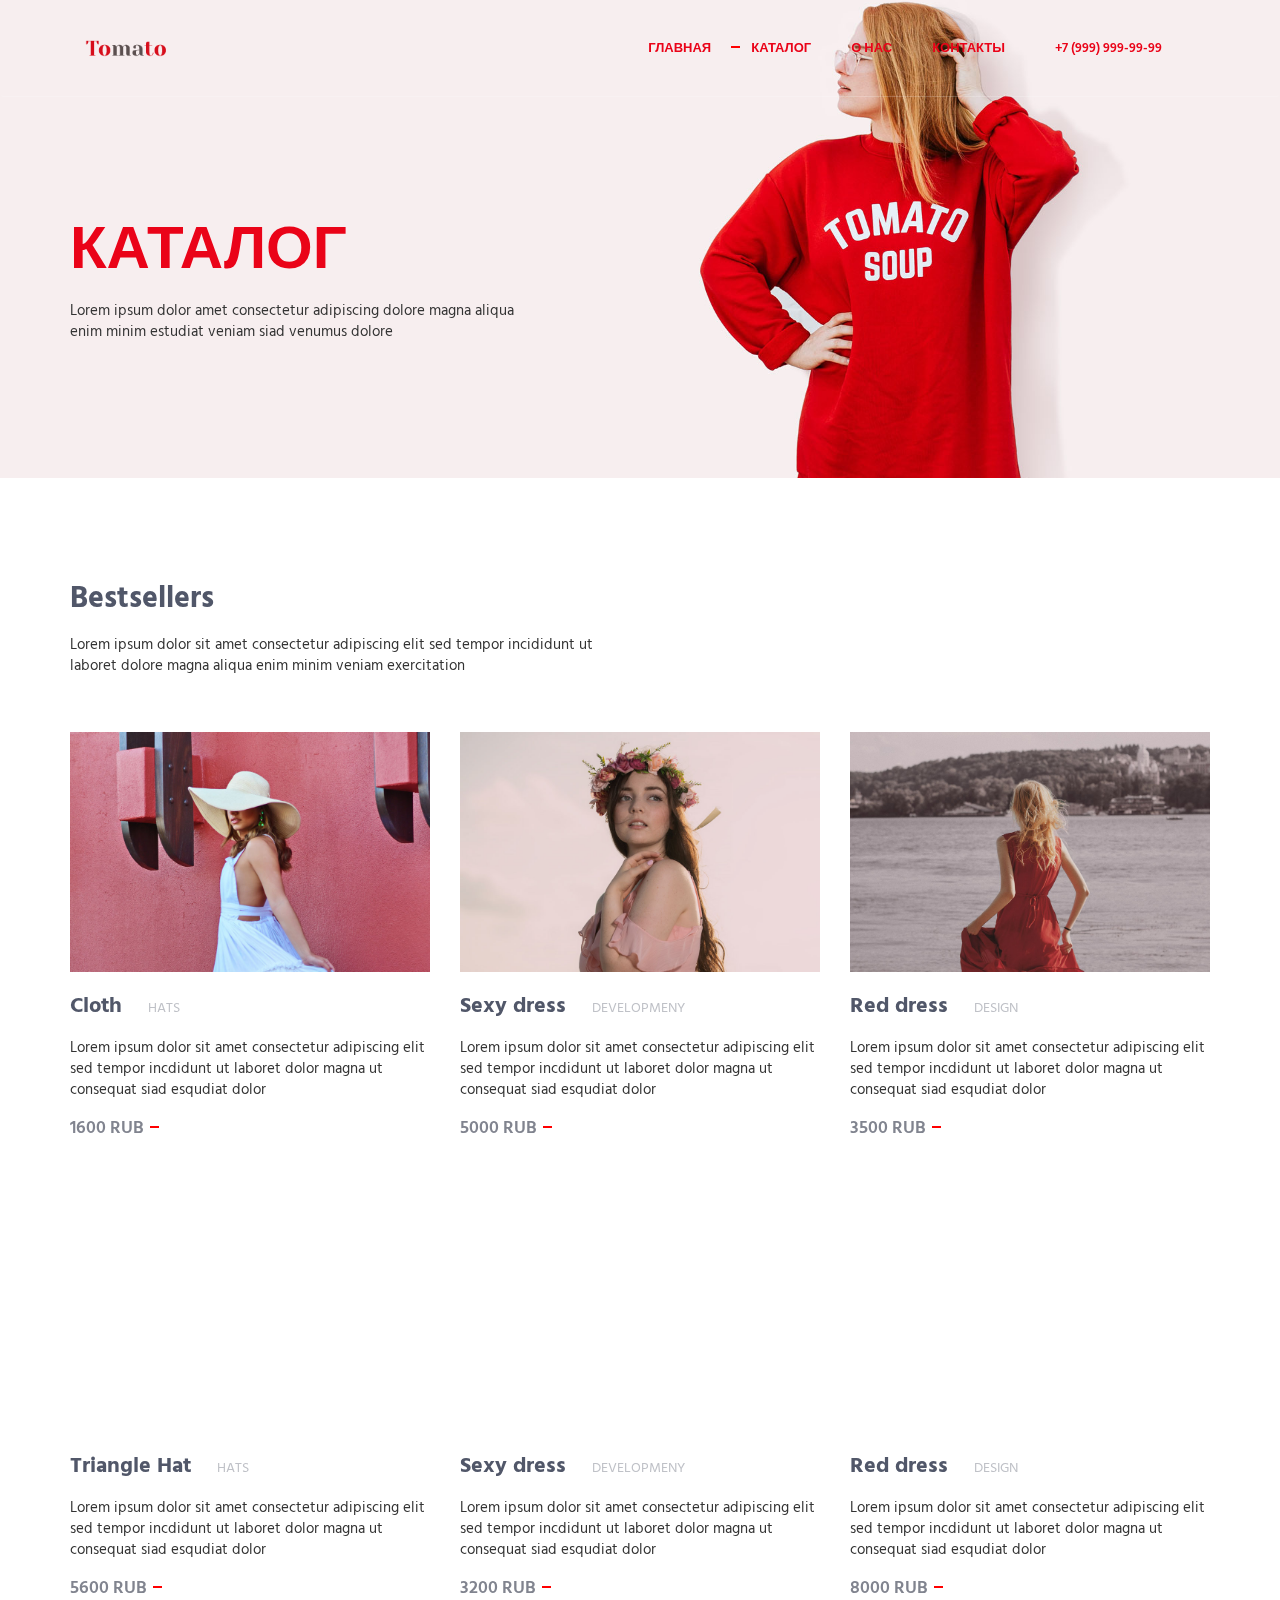
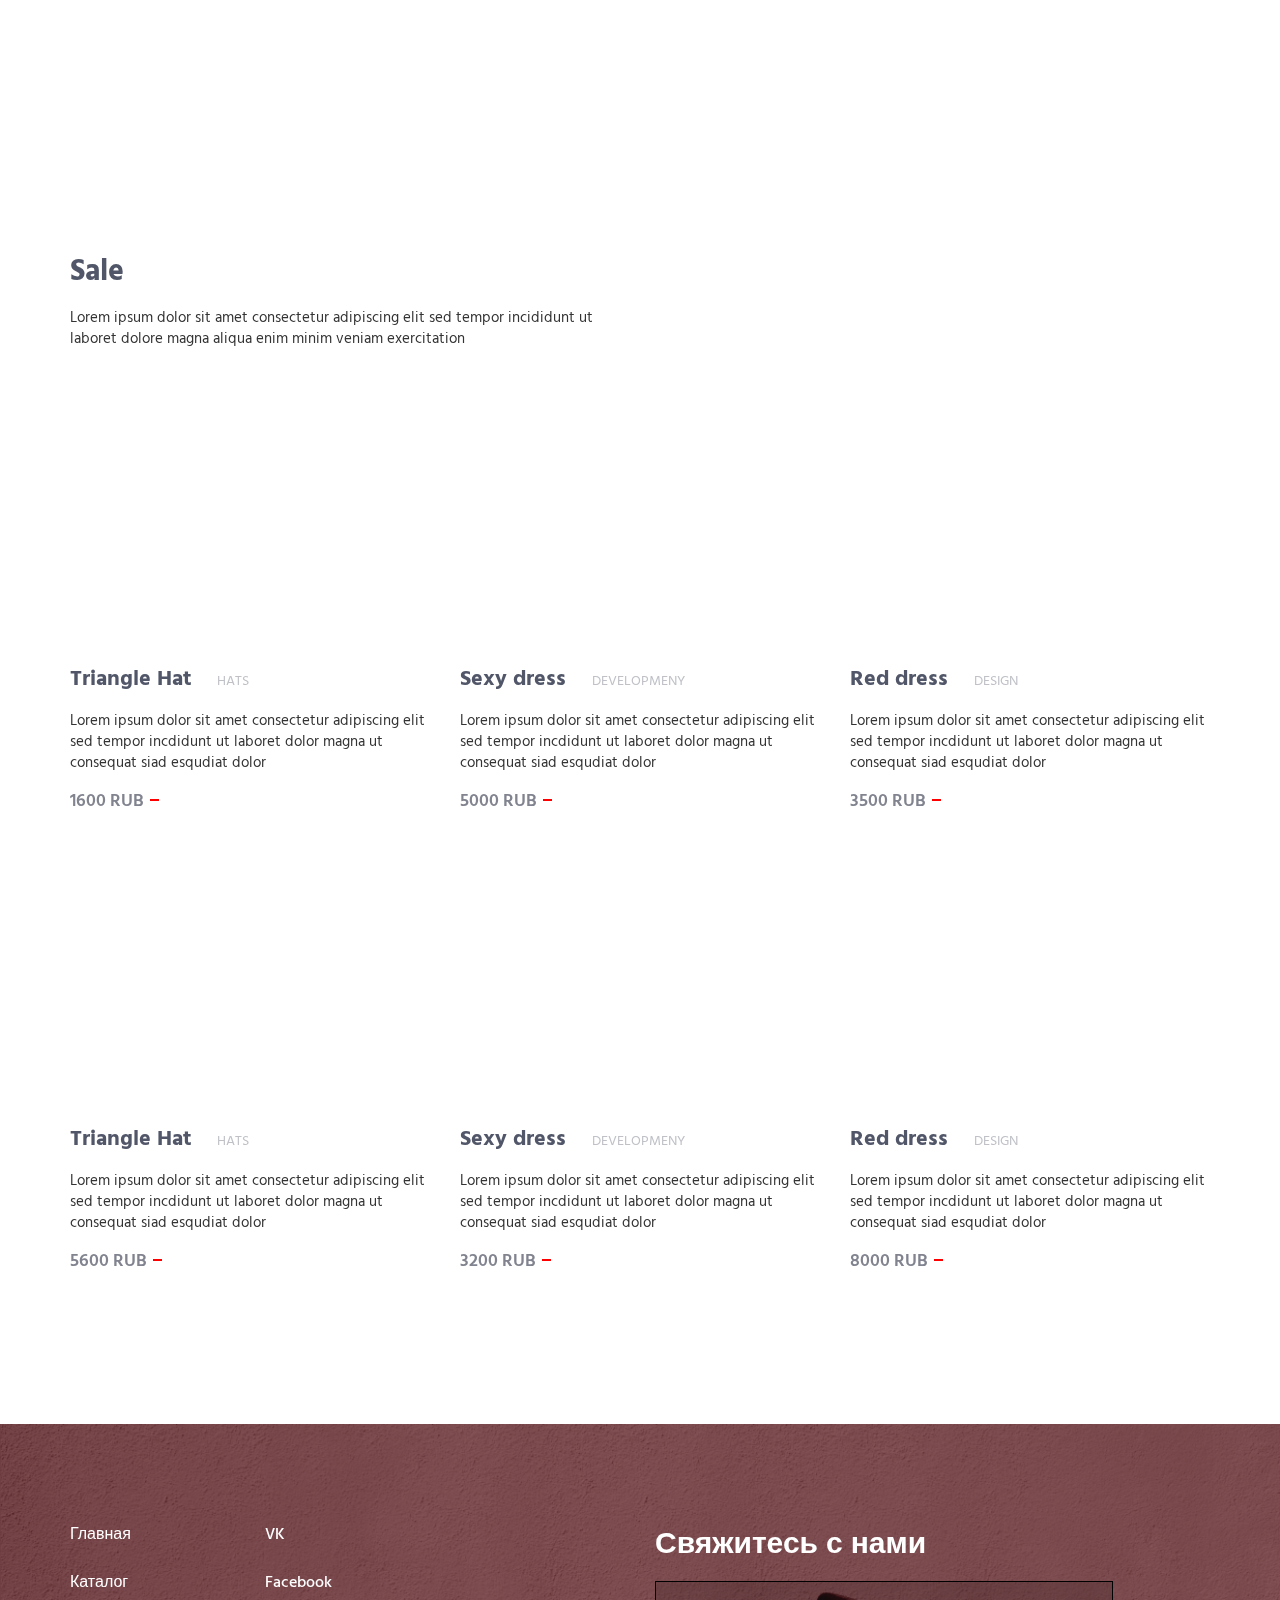
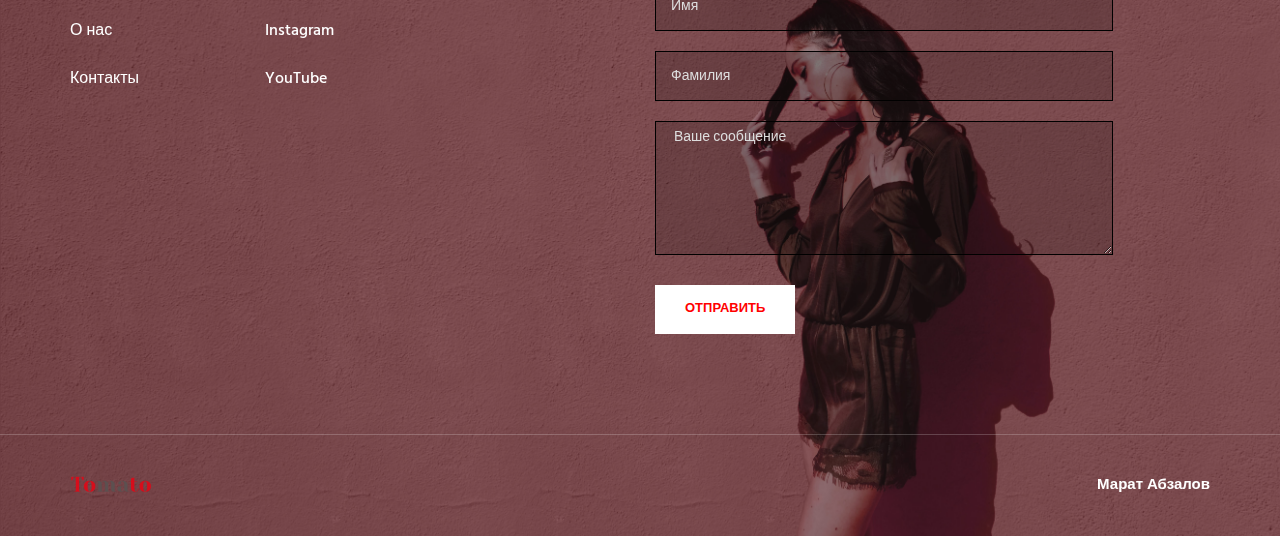
==== commit b8729746: "Подправил код" ====
--- a/products.html
+++ b/products.html
@@ -1,433 +1,311 @@
 <!DOCTYPE html>
-<!-- ==============================
-    Project:        Free HTML Template Tomato - Responsive HTML Template Based On Twitter Bootstrap 3.3.4
-    Version:        1.0
-    Author:         morepsd
-    Primary use:    Corporate, Business Themes.
-    Website:        http://morepsd.ru
-================================== -->
 <html lang="en" class="no-js">
-    <!-- BEGIN HEAD -->
-    <head>
-        <meta charset="utf-8"/>
-        <title>Metronic "Asentus" Frontend Freebie</title>
-        <meta http-equiv="X-UA-Compatible" content="IE=edge">
-        <meta content="width=device-width, initial-scale=1" name="viewport"/>
-        <meta content="" name="description"/>
-        <meta content="" name="author"/>
-
-        <!-- GLOBAL MANDATORY STYLES -->
-        <link href="http://fonts.googleapis.com/css?family=Hind:300,400,500,600,700" rel="stylesheet" type="text/css">
-        <link href="vendor/simple-line-icons/simple-line-icons.min.css" rel="stylesheet" type="text/css"/>
-        <link href="vendor/bootstrap/css/bootstrap.min.css" rel="stylesheet" type="text/css"/>
-
-        <!-- PAGE LEVEL PLUGIN STYLES -->
-        <link href="css/animate.css" rel="stylesheet">
-        <link href="vendor/swiper/css/swiper.min.css" rel="stylesheet" type="text/css"/>
-
-        <!-- THEME STYLES -->
-        <link href="css/layout.css" rel="stylesheet" type="text/css"/>
-
-        <!-- Favicon -->
-        <link rel="shortcut icon" href="favicon.ico"/>
-    </head>
-    <!-- END HEAD -->
-
-    <!-- BODY -->
-    <body>
-
-        <!--========== HEADER ==========-->
-        <header class="header navbar-fixed-top">
-            <!-- Navbar -->
-            <nav class="navbar" role="navigation">
-                <div class="container">
-                    <!-- Brand and toggle get grouped for better mobile display -->
-                    <div class="menu-container">
-                        <button type="button" class="navbar-toggle" data-toggle="collapse" data-target=".nav-collapse">
-                            <span class="sr-only">Toggle navigation</span>
-                            <span class="toggle-icon"></span>
-                        </button>
-
-                        <!-- Logo -->
-                        <div class="logo">
-                            <a class="logo-wrap" href="index.html">
-                                <img class="logo-img logo-img-main" src="img/logo.png" alt="Asentus Logo">
-                                <img class="logo-img logo-img-active" src="img/logo-dark.png" alt="Asentus Logo">
-                            </a>
-                        </div>
-                        <!-- End Logo -->
-                    </div>
-
-                    <!-- Collect the nav links, forms, and other content for toggling -->
-                    <div class="collapse navbar-collapse nav-collapse">
-                        <div class="menu-container">
-                            <ul class="navbar-nav navbar-nav-right">
-                                <li class="nav-item"><a class="nav-item-child nav-item-hover" href="index.html">Home</a></li>
-                                <li class="nav-item"><a class="nav-item-child nav-item-hover" href="pricing.html">Pricing</a></li>
-                                <li class="nav-item"><a class="nav-item-child nav-item-hover" href="about.html">About</a></li>
-                                <li class="nav-item"><a class="nav-item-child nav-item-hover active" href="products.html">Products</a></li>
-                                <li class="nav-item"><a class="nav-item-child nav-item-hover" href="faq.html">FAQ</a></li>
-                                <li class="nav-item"><a class="nav-item-child nav-item-hover" href="contact.html">Contact</a></li>
-                            </ul>
-                        </div>
-                    </div>
-                    <!-- End Navbar Collapse -->
-                </div>
-            </nav>
-            <!-- Navbar -->
-        </header>
-        <!--========== END HEADER ==========-->
-
-        <!--========== PARALLAX ==========-->
-        <div class="parallax-window" data-parallax="scroll" data-image-src="img/1920x1080/01.jpg">
-            <div class="parallax-content container">
-                <h1 class="carousel-title">Products</h1>
-                <p>Lorem ipsum dolor amet consectetur adipiscing dolore magna aliqua <br/> enim minim estudiat veniam siad venumus dolore</p>
-            </div>
-        </div>
-        <!--========== PARALLAX ==========-->
-    <div class="content-lg container">		
-        <div class="row margin-b-50">
-            <!-- Our Exceptional Solutions -->
-
-                <div class="margin-b-20">		
-		            <div class="col-sm-3 sm-margin-b-30">
-                     
-                            <input type="text" class="form-control footer-input margin-b-20" placeholder="Collection" required>
-					</div>
-					<div class="col-sm-3 sm-margin-b-30">
-                            <input type="email" class="form-control footer-input margin-b-20" placeholder="Sex" required>
-					</div>
-					<div class="col-sm-3 sm-margin-b-30">
-                            <input type="email" class="form-control footer-input margin-b-20" placeholder="Size" required>
-					</div>
-					<div class="col-sm-3 sm-margin-b-30">
-                            <button type="submit" class="btn-theme btn-theme-sm base-bg text-uppercase">Search</button>
-                    </div>
-				</div>
-
+
+<head>
+	<meta charset="utf-8" />
+	<title>Каталог</title>
+	<meta http-equiv="X-UA-Compatible" content="IE=edge">
+	<meta content="width=device-width, initial-scale=1" name="viewport" />
+	<meta content="" name="description" />
+	<meta content="" name="author" />
+	<link href="http://fonts.googleapis.com/css?family=Hind:300,400,500,600,700" rel="stylesheet" type="text/css">
+	<link href="vendor/simple-line-icons/simple-line-icons.min.css" rel="stylesheet" type="text/css" />
+	<link href="vendor/bootstrap/css/bootstrap.min.css" rel="stylesheet" type="text/css" />
+	<link href="css/animate.css" rel="stylesheet">
+	<link href="vendor/swiper/css/swiper.min.css" rel="stylesheet" type="text/css" />
+	<link href="css/layout.css" rel="stylesheet" type="text/css" />
+	<link rel="shortcut icon" href="favicon.ico" />
+</head>
+
+<body>
+
+	<header class="header navbar-fixed-top">
+		<nav class="navbar" role="navigation">
+			<div class="container">
+				<div class="col-md-2">
+					<div class="menu-container">
+						<button type="button" class="navbar-toggle" data-toggle="collapse" data-target=".nav-collapse">
+							<span class="sr-only">Навигация</span>
+							<span class="toggle-icon"></span>
+						</button>
+						<div class="logo">
+							<a class="logo-wrap" href="index.html">
+								<img class="logo-img logo-img-main" src="img/logo.png" alt="Логотип">
+								<img class="logo-img logo-img-active" src="img/logo-dark.png" alt="Логотип 2">
+							</a>
+						</div>
+					</div>
+				</div>
+				<div class="col-md-8">
+					<div class="collapse navbar-collapse nav-collapse">
+						<div class="menu-container">
+							<ul class="navbar-nav navbar-nav-right">
+								<li class="nav-item"><a class="nav-item-child nav-item-hover" href="index.html">Главная</a></li>
+								<li class="nav-item"><a class="nav-item-child nav-item-hover active" href="products.html">Каталог</a>
+								</li>
+								<li class="nav-item"><a class="nav-item-child nav-item-hover" href="about.html">О
+										нас</a>
+								</li>
+								<li class="nav-item"><a class="nav-item-child nav-item-hover" href="contacts.html">Контакты</a></li>
+							</ul>
+						</div>
+					</div>
+				</div>
+				<div class="col-md-2 tel">
+					<div class="nav-item">
+						<div class="nav-item-child">
+							<a href="tel: +7 (999) 999-99-99">+7 (999) 999-99-99</a>
+						</div>
+					</div>
+				</div>
+			</div>
+		</nav>
+	</header>
+
+	<div class="parallax-window" data-parallax="scroll" data-image-src="img/1920x1080/01.jpg">
+		<div class="parallax-content container">
+			<h1 class="carousel-title">Каталог</h1>
+			<p>Lorem ipsum dolor amet consectetur adipiscing dolore magna aliqua <br /> enim minim estudiat veniam siad
+				venumus dolore</p>
 		</div>
 	</div>
-		
-
-        <!--========== PAGE LAYOUT ==========-->
-        <!-- Our Exceptional Solutions -->
-        <div class="content-lg container">
-            <div class="row margin-b-40">
-                <div class="col-sm-6">
-                    <h2>Bestsellers</h2>
-                    <p>Lorem ipsum dolor sit amet consectetur adipiscing elit sed tempor incididunt ut laboret dolore magna aliqua enim minim veniam exercitation</p>
-                </div>
-            </div>
-            <!--// end row -->
-
-            <div class="row margin-b-50">
-                <!-- Our Exceptional Solutions -->
-                <div class="col-sm-4 sm-margin-b-50">
-                    <div class="margin-b-20">
-                        <div class="wow zoomIn" data-wow-duration=".3" data-wow-delay=".1s">
-                            <img class="img-responsive" src="img/970x647/01.jpg" alt="Our Exceptional Solutions Image">
-                        </div>
-                    </div>
-                    <h3><a href="#">Triangle Hat</a> <span class="text-uppercase margin-l-20">Hats</span></h3>
-                    <p>Lorem ipsum dolor sit amet consectetur adipiscing elit sed tempor incdidunt ut laboret dolor magna ut consequat siad esqudiat dolor</p>
-                    <a class="link" href="#">$1600</a>
-                </div>
-                <!-- End Our Exceptional Solutions -->
-
-                <!-- Our Exceptional Solutions -->
-                <div class="col-sm-4 sm-margin-b-50">
-                    <div class="margin-b-20">
-                        <div class="wow zoomIn" data-wow-duration=".3" data-wow-delay=".1s">
-                            <img class="img-responsive" src="img/970x647/02.jpg" alt="Our Exceptional Solutions Image">
-                        </div>
-                    </div>
-                    <h4><a href="#">Sexy dress</a> <span class="text-uppercase margin-l-20">Developmeny</span></h4>
-                    <p>Lorem ipsum dolor sit amet consectetur adipiscing elit sed tempor incdidunt ut laboret dolor magna ut consequat siad esqudiat dolor</p>
-                    <a class="link" href="#">$5000</a>
-                </div>
-                <!-- End Our Exceptional Solutions -->
-
-                <!-- Our Exceptional Solutions -->
-                <div class="col-sm-4 sm-margin-b-50">
-                    <div class="margin-b-20">
-                        <div class="wow zoomIn" data-wow-duration=".3" data-wow-delay=".1s">
-                            <img class="img-responsive" src="img/970x647/03.jpg" alt="Our Exceptional Solutions Image">
-                        </div>
-                    </div>
-                    <h4><a href="#">Red dress</a> <span class="text-uppercase margin-l-20">Design</span></h4>
-                    <p>Lorem ipsum dolor sit amet consectetur adipiscing elit sed tempor incdidunt ut laboret dolor magna ut consequat siad esqudiat dolor</p>
-                    <a class="link" href="#">$3500</a>
-                </div>
-                <!-- End Our Exceptional Solutions -->
-            </div>
-            <!--// end row -->
-
-              <div class="row margin-b-50">
-                <!-- Our Exceptional Solutions -->
-                <div class="col-sm-4 sm-margin-b-50">
-                    <div class="margin-b-20">
-                        <div class="wow zoomIn" data-wow-duration=".3" data-wow-delay=".1s">
-                            <img class="img-responsive" src="img/970x647/03.jpg" alt="Our Exceptional Solutions Image">
-                        </div>
-                    </div>
-                    <h3><a href="#">Triangle Hat</a> <span class="text-uppercase margin-l-20">Hats</span></h3>
-                    <p>Lorem ipsum dolor sit amet consectetur adipiscing elit sed tempor incdidunt ut laboret dolor magna ut consequat siad esqudiat dolor</p>
-                    <a class="link" href="#">$5600</a>
-                </div>
-                <!-- End Our Exceptional Solutions -->
-
-                <!-- Our Exceptional Solutions -->
-                <div class="col-sm-4 sm-margin-b-50">
-                    <div class="margin-b-20">
-                        <div class="wow zoomIn" data-wow-duration=".3" data-wow-delay=".1s">
-                            <img class="img-responsive" src="img/970x647/02.jpg" alt="Our Exceptional Solutions Image">
-                        </div>
-                    </div>
-                    <h4><a href="#">Sexy dress</a> <span class="text-uppercase margin-l-20">Developmeny</span></h4>
-                    <p>Lorem ipsum dolor sit amet consectetur adipiscing elit sed tempor incdidunt ut laboret dolor magna ut consequat siad esqudiat dolor</p>
-                    <a class="link" href="#">$3200</a>
-                </div>
-                <!-- End Our Exceptional Solutions -->
-
-                <!-- Our Exceptional Solutions -->
-                <div class="col-sm-4 sm-margin-b-50">
-                    <div class="margin-b-20">
-                        <div class="wow zoomIn" data-wow-duration=".3" data-wow-delay=".1s">
-                            <img class="img-responsive" src="img/970x647/01.jpg" alt="Our Exceptional Solutions Image">
-                        </div>
-                    </div>
-                    <h4><a href="#">Red dress</a> <span class="text-uppercase margin-l-20">Design</span></h4>
-                    <p>Lorem ipsum dolor sit amet consectetur adipiscing elit sed tempor incdidunt ut laboret dolor magna ut consequat siad esqudiat dolor</p>
-                    <a class="link" href="#">$8000</a>
-                </div>
-                <!-- End Our Exceptional Solutions -->
-            </div>
-            <!--// end row -->
-        </div>
-        <!-- End Our Exceptional Solutions -->
-		
-		
-		
-		
-        <!-- Our Exceptional Solutions -->
-        <div class="content-lg container">
-            <div class="row margin-b-40">
-                <div class="col-sm-6">
-                    <h2>Sale</h2>
-                    <p>Lorem ipsum dolor sit amet consectetur adipiscing elit sed tempor incididunt ut laboret dolore magna aliqua enim minim veniam exercitation</p>
-                </div>
-            </div>
-            <!--// end row -->
-
-            <div class="row margin-b-50">
-                <!-- Our Exceptional Solutions -->
-                <div class="col-sm-4 sm-margin-b-50">
-                    <div class="margin-b-20">
-                        <div class="wow zoomIn" data-wow-duration=".3" data-wow-delay=".1s">
-                            <img class="img-responsive" src="img/970x647/01.jpg" alt="Our Exceptional Solutions Image">
-                        </div>
-                    </div>
-                    <h3><a href="#">Triangle Hat</a> <span class="text-uppercase margin-l-20">Hats</span></h3>
-                    <p>Lorem ipsum dolor sit amet consectetur adipiscing elit sed tempor incdidunt ut laboret dolor magna ut consequat siad esqudiat dolor</p>
-                    <a class="link" href="#">$1600</a>
-                </div>
-                <!-- End Our Exceptional Solutions -->
-
-                <!-- Our Exceptional Solutions -->
-                <div class="col-sm-4 sm-margin-b-50">
-                    <div class="margin-b-20">
-                        <div class="wow zoomIn" data-wow-duration=".3" data-wow-delay=".1s">
-                            <img class="img-responsive" src="img/970x647/02.jpg" alt="Our Exceptional Solutions Image">
-                        </div>
-                    </div>
-                    <h4><a href="#">Sexy dress</a> <span class="text-uppercase margin-l-20">Developmeny</span></h4>
-                    <p>Lorem ipsum dolor sit amet consectetur adipiscing elit sed tempor incdidunt ut laboret dolor magna ut consequat siad esqudiat dolor</p>
-                    <a class="link" href="#">$5000</a>
-                </div>
-                <!-- End Our Exceptional Solutions -->
-
-                <!-- Our Exceptional Solutions -->
-                <div class="col-sm-4 sm-margin-b-50">
-                    <div class="margin-b-20">
-                        <div class="wow zoomIn" data-wow-duration=".3" data-wow-delay=".1s">
-                            <img class="img-responsive" src="img/970x647/03.jpg" alt="Our Exceptional Solutions Image">
-                        </div>
-                    </div>
-                    <h4><a href="#">Red dress</a> <span class="text-uppercase margin-l-20">Design</span></h4>
-                    <p>Lorem ipsum dolor sit amet consectetur adipiscing elit sed tempor incdidunt ut laboret dolor magna ut consequat siad esqudiat dolor</p>
-                    <a class="link" href="#">$3500</a>
-                </div>
-                <!-- End Our Exceptional Solutions -->
-            </div>
-            <!--// end row -->
-
-              <div class="row margin-b-50">
-                <!-- Our Exceptional Solutions -->
-                <div class="col-sm-4 sm-margin-b-50">
-                    <div class="margin-b-20">
-                        <div class="wow zoomIn" data-wow-duration=".3" data-wow-delay=".1s">
-                            <img class="img-responsive" src="img/970x647/03.jpg" alt="Our Exceptional Solutions Image">
-                        </div>
-                    </div>
-                    <h3><a href="#">Triangle Hat</a> <span class="text-uppercase margin-l-20">Hats</span></h3>
-                    <p>Lorem ipsum dolor sit amet consectetur adipiscing elit sed tempor incdidunt ut laboret dolor magna ut consequat siad esqudiat dolor</p>
-                    <a class="link" href="#">$5600</a>
-                </div>
-                <!-- End Our Exceptional Solutions -->
-
-                <!-- Our Exceptional Solutions -->
-                <div class="col-sm-4 sm-margin-b-50">
-                    <div class="margin-b-20">
-                        <div class="wow zoomIn" data-wow-duration=".3" data-wow-delay=".1s">
-                            <img class="img-responsive" src="img/970x647/02.jpg" alt="Our Exceptional Solutions Image">
-                        </div>
-                    </div>
-                    <h4><a href="#">Sexy dress</a> <span class="text-uppercase margin-l-20">Developmeny</span></h4>
-                    <p>Lorem ipsum dolor sit amet consectetur adipiscing elit sed tempor incdidunt ut laboret dolor magna ut consequat siad esqudiat dolor</p>
-                    <a class="link" href="#">$3200</a>
-                </div>
-                <!-- End Our Exceptional Solutions -->
-
-                <!-- Our Exceptional Solutions -->
-                <div class="col-sm-4 sm-margin-b-50">
-                    <div class="margin-b-20">
-                        <div class="wow zoomIn" data-wow-duration=".3" data-wow-delay=".1s">
-                            <img class="img-responsive" src="img/970x647/01.jpg" alt="Our Exceptional Solutions Image">
-                        </div>
-                    </div>
-                    <h4><a href="#">Red dress</a> <span class="text-uppercase margin-l-20">Design</span></h4>
-                    <p>Lorem ipsum dolor sit amet consectetur adipiscing elit sed tempor incdidunt ut laboret dolor magna ut consequat siad esqudiat dolor</p>
-                    <a class="link" href="#">$8000</a>
-                </div>
-                <!-- End Our Exceptional Solutions -->
-            </div>
-            <!--// end row -->
-        </div>
-        <!-- End Our Exceptional Solutions -->		
-		
-		
-		
-		
-
-        <!-- Clients -->
-        <div class="bg-color-sky-light">
-            <div class="content-lg container">
-                <!-- Swiper Clients -->
-                <div class="swiper-slider swiper-clients">
-                    <!-- Swiper Wrapper -->
-                    <div class="swiper-wrapper">
-                        <div class="swiper-slide">
-                            <img class="swiper-clients-img" src="img/clients/01.png" alt="Clients Logo">
-                        </div>
-                        <div class="swiper-slide">
-                            <img class="swiper-clients-img" src="img/clients/02.png" alt="Clients Logo">
-                        </div>
-                        <div class="swiper-slide">
-                            <img class="swiper-clients-img" src="img/clients/03.png" alt="Clients Logo">
-                        </div>
-                        <div class="swiper-slide">
-                            <img class="swiper-clients-img" src="img/clients/04.png" alt="Clients Logo">
-                        </div>
-                        <div class="swiper-slide">
-                            <img class="swiper-clients-img" src="img/clients/05.png" alt="Clients Logo">
-                        </div>
-                        <div class="swiper-slide">
-                            <img class="swiper-clients-img" src="img/clients/06.png" alt="Clients Logo">
-                        </div>
-                    </div>
-                    <!-- End Swiper Wrapper -->
-                </div>
-                <!-- End Swiper Clients -->
-            </div>
-        </div>
-        <!-- End Clients -->
-
-
-        <!--========== END PAGE LAYOUT ==========-->
-
-        <!--========== FOOTER ==========-->
-        <footer class="footer">
-            <!-- Links -->
-            <div class="footer-seperator">
-                <div class="content-lg container">
-                    <div class="row">
-                        <div class="col-sm-2 sm-margin-b-50">
-                            <!-- List -->
-                            <ul class="list-unstyled footer-list">
-                                <li class="footer-list-item"><a class="footer-list-link" href="#">Home</a></li>
-                                <li class="footer-list-item"><a class="footer-list-link" href="#">About</a></li>
-                                <li class="footer-list-item"><a class="footer-list-link" href="#">Products</a></li>
-                                <li class="footer-list-item"><a class="footer-list-link" href="#">Pricing</a></li>
-                                <li class="footer-list-item"><a class="footer-list-link" href="#">Clients</a></li>
-                                <li class="footer-list-item"><a class="footer-list-link" href="#">Careers</a></li>
-                                <li class="footer-list-item"><a class="footer-list-link" href="#">Contact</a></li>
-                                <li class="footer-list-item"><a class="footer-list-link" href="#">Terms</a></li>
-                            </ul>
-                            <!-- End List -->
-                        </div>
-                        <div class="col-sm-4 sm-margin-b-30">
-                            <!-- List -->
-                            <ul class="list-unstyled footer-list">
-                                <li class="footer-list-item"><a class="footer-list-link" href="#">Twitter</a></li>
-                                <li class="footer-list-item"><a class="footer-list-link" href="#">Facebook</a></li>
-                                <li class="footer-list-item"><a class="footer-list-link" href="#">Instagram</a></li>
-                                <li class="footer-list-item"><a class="footer-list-link" href="#">YouTube</a></li>
-                            </ul>
-                            <!-- End List -->
-                        </div>
-                        <div class="col-sm-5 sm-margin-b-30">
-                            <h2 class="color-white">Send Us A Note</h2>
-                            <input type="text" class="form-control footer-input margin-b-20" placeholder="Name" required>
-                            <input type="email" class="form-control footer-input margin-b-20" placeholder="Email" required>
-                            <input type="text" class="form-control footer-input margin-b-20" placeholder="Phone" required>
-                            <textarea class="form-control footer-input margin-b-30" rows="6" placeholder="Message" required></textarea>
-                            <button type="submit" class="btn-theme btn-theme-sm btn-base-bg text-uppercase">Submit</button>
-                        </div>
-                    </div>
-                    <!--// end row -->
-                </div>
-            </div>
-            <!-- End Links -->
-
-            <!-- Copyright -->
-            <div class="content container">
-                <div class="row">
-                    <div class="col-xs-6">
-                        <img class="footer-logo" src="img/logo.png" alt="Logo">
-                    </div>
-                    <div class="col-xs-6 text-right">
-                        <p class="margin-b-0 color-white"><a class="color-white fweight-700" href="morepsd.ru">Tomato</a> Theme Powered by: <a class="color-white fweight-700" href="http://morepsd.ru">morepsd.ru</a></p>
-                    </div>
-                </div>
-                <!--// end row -->
-            </div>
-            <!-- End Copyright -->
-        </footer>
-        <!--========== END FOOTER ==========-->
-
-        <!-- Back To Top -->
-        <a href="javascript:void(0);" class="js-back-to-top back-to-top">Top</a>
-
-        <!-- JAVASCRIPTS(Load javascripts at bottom, this will reduce page load time) -->
-        <!-- CORE PLUGINS -->
-        <script src="vendor/jquery.min.js" type="text/javascript"></script>
-        <script src="vendor/jquery-migrate.min.js" type="text/javascript"></script>
-        <script src="vendor/bootstrap/js/bootstrap.min.js" type="text/javascript"></script>
-
-        <!-- PAGE LEVEL PLUGINS -->
-        <script src="vendor/jquery.easing.js" type="text/javascript"></script>
-        <script src="vendor/jquery.back-to-top.js" type="text/javascript"></script>
-        <script src="vendor/jquery.smooth-scroll.js" type="text/javascript"></script>
-        <script src="vendor/jquery.wow.min.js" type="text/javascript"></script>
-        <script src="vendor/jquery.parallax.min.js" type="text/javascript"></script>
-        <script src="vendor/swiper/js/swiper.jquery.min.js" type="text/javascript"></script>
-
-        <!-- PAGE LEVEL SCRIPTS -->
-        <script src="js/layout.min.js" type="text/javascript"></script>
-        <script src="js/components/wow.min.js" type="text/javascript"></script>
-        <script src="js/components/swiper.min.js" type="text/javascript"></script>
-
-    </body>
-    <!-- END BODY -->
+
+
+	<div class="content-lg container">
+		<div class="row margin-b-40">
+			<div class="col-sm-6">
+				<h2>Bestsellers</h2>
+				<p>Lorem ipsum dolor sit amet consectetur adipiscing elit sed tempor incididunt ut laboret dolore magna
+					aliqua enim minim veniam exercitation</p>
+			</div>
+		</div>
+
+		<div class="row margin-b-50">
+			<div class="col-sm-4 sm-margin-b-50">
+				<div class="margin-b-20">
+					<div class="wow zoomIn" data-wow-duration=".3" data-wow-delay=".1s">
+						<a href="#"><img class="img-responsive" src="img/970x647/01.jpg" alt="Our Exceptional Solutions Image"></a>
+					</div>
+				</div>
+				<h3><a href="#">Cloth</a> <span class="text-uppercase margin-l-20">Hats</span></h3>
+				<p>Lorem ipsum dolor sit amet consectetur adipiscing elit sed tempor incdidunt ut laboret dolor magna ut
+					consequat siad esqudiat dolor</p>
+				<a class="link" href="#">1600 rub</a>
+			</div>
+
+			<div class="col-sm-4 sm-margin-b-50">
+				<div class="margin-b-20">
+					<div class="wow zoomIn" data-wow-duration=".3" data-wow-delay=".1s">
+						<a href=""><img class="img-responsive" src="img/970x647/02.jpg" alt="Our Exceptional Solutions Image"></a>
+					</div>
+				</div>
+				<h4><a href="#">Sexy dress</a> <span class="text-uppercase margin-l-20">Developmeny</span></h4>
+				<p>Lorem ipsum dolor sit amet consectetur adipiscing elit sed tempor incdidunt ut laboret dolor magna ut
+					consequat siad esqudiat dolor</p>
+				<a class="link" href="#">5000 rub</a>
+			</div>
+
+			<div class="col-sm-4 sm-margin-b-50">
+				<div class="margin-b-20">
+					<div class="wow zoomIn" data-wow-duration=".3" data-wow-delay=".1s">
+						<a href=""><img class="img-responsive" src="img/970x647/03.jpg" alt="Our Exceptional Solutions Image"></a>
+					</div>
+				</div>
+				<h4><a href="#">Red dress</a> <span class="text-uppercase margin-l-20">Design</span></h4>
+				<p>Lorem ipsum dolor sit amet consectetur adipiscing elit sed tempor incdidunt ut laboret dolor magna ut
+					consequat siad esqudiat dolor</p>
+				<a class="link" href="#">3500 rub</a>
+			</div>
+		</div>
+
+		<div class="row margin-b-50">
+			<div class="col-sm-4 sm-margin-b-50">
+				<div class="margin-b-20">
+					<div class="wow zoomIn" data-wow-duration=".3" data-wow-delay=".1s">
+						<a href=""><img class="img-responsive" src="img/970x647/03.jpg" alt="Our Exceptional Solutions Image"></a>
+					</div>
+				</div>
+				<h3><a href="#">Triangle Hat</a> <span class="text-uppercase margin-l-20">Hats</span></h3>
+				<p>Lorem ipsum dolor sit amet consectetur adipiscing elit sed tempor incdidunt ut laboret dolor magna ut
+					consequat siad esqudiat dolor</p>
+				<a class="link" href="#">5600 rub</a>
+			</div>
+
+			<div class="col-sm-4 sm-margin-b-50">
+				<div class="margin-b-20">
+					<div class="wow zoomIn" data-wow-duration=".3" data-wow-delay=".1s">
+						<a href="#"><img class="img-responsive" src="img/970x647/02.jpg" alt="Our Exceptional Solutions Image"></a>
+					</div>
+				</div>
+				<h4><a href="#">Sexy dress</a> <span class="text-uppercase margin-l-20">Developmeny</span></h4>
+				<p>Lorem ipsum dolor sit amet consectetur adipiscing elit sed tempor incdidunt ut laboret dolor magna ut
+					consequat siad esqudiat dolor</p>
+				<a class="link" href="#">3200 rub</a>
+			</div>
+
+			<div class="col-sm-4 sm-margin-b-50">
+				<div class="margin-b-20">
+					<div class="wow zoomIn" data-wow-duration=".3" data-wow-delay=".1s">
+						<a href=""><img class="img-responsive" src="img/970x647/01.jpg" alt="Our Exceptional Solutions Image"></a>
+					</div>
+				</div>
+				<h4><a href="#">Red dress</a> <span class="text-uppercase margin-l-20">Design</span></h4>
+				<p>Lorem ipsum dolor sit amet consectetur adipiscing elit sed tempor incdidunt ut laboret dolor magna ut
+					consequat siad esqudiat dolor</p>
+				<a class="link" href="#">8000 rub</a>
+			</div>
+		</div>
+	</div>
+
+	<div class="content-lg container">
+		<div class="row margin-b-40">
+			<div class="col-sm-6">
+				<h2>Sale</h2>
+				<p>Lorem ipsum dolor sit amet consectetur adipiscing elit sed tempor incididunt ut laboret dolore magna
+					aliqua enim minim veniam exercitation</p>
+			</div>
+		</div>
+
+		<div class="row margin-b-50">
+			<div class="col-sm-4 sm-margin-b-50">
+				<div class="margin-b-20">
+					<div class="wow zoomIn" data-wow-duration=".3" data-wow-delay=".1s">
+						<img class="img-responsive" src="img/970x647/01.jpg" alt="Our Exceptional Solutions Image">
+					</div>
+				</div>
+				<h3><a href="#">Triangle Hat</a> <span class="text-uppercase margin-l-20">Hats</span></h3>
+				<p>Lorem ipsum dolor sit amet consectetur adipiscing elit sed tempor incdidunt ut laboret dolor magna ut
+					consequat siad esqudiat dolor</p>
+				<a class="link" href="#">1600 rub</a>
+			</div>
+
+			<div class="col-sm-4 sm-margin-b-50">
+				<div class="margin-b-20">
+					<div class="wow zoomIn" data-wow-duration=".3" data-wow-delay=".1s">
+						<img class="img-responsive" src="img/970x647/02.jpg" alt="Our Exceptional Solutions Image">
+					</div>
+				</div>
+				<h4><a href="#">Sexy dress</a> <span class="text-uppercase margin-l-20">Developmeny</span></h4>
+				<p>Lorem ipsum dolor sit amet consectetur adipiscing elit sed tempor incdidunt ut laboret dolor magna ut
+					consequat siad esqudiat dolor</p>
+				<a class="link" href="#">5000 rub</a>
+			</div>
+
+			<div class="col-sm-4 sm-margin-b-50">
+				<div class="margin-b-20">
+					<div class="wow zoomIn" data-wow-duration=".3" data-wow-delay=".1s">
+						<img class="img-responsive" src="img/970x647/03.jpg" alt="Our Exceptional Solutions Image">
+					</div>
+				</div>
+				<h4><a href="#">Red dress</a> <span class="text-uppercase margin-l-20">Design</span></h4>
+				<p>Lorem ipsum dolor sit amet consectetur adipiscing elit sed tempor incdidunt ut laboret dolor magna ut
+					consequat siad esqudiat dolor</p>
+				<a class="link" href="#">3500 rub</a>
+			</div>
+		</div>
+
+		<div class="row margin-b-50">
+			<div class="col-sm-4 sm-margin-b-50">
+				<div class="margin-b-20">
+					<div class="wow zoomIn" data-wow-duration=".3" data-wow-delay=".1s">
+						<img class="img-responsive" src="img/970x647/03.jpg" alt="Our Exceptional Solutions Image">
+					</div>
+				</div>
+				<h3><a href="#">Triangle Hat</a> <span class="text-uppercase margin-l-20">Hats</span></h3>
+				<p>Lorem ipsum dolor sit amet consectetur adipiscing elit sed tempor incdidunt ut laboret dolor magna ut
+					consequat siad esqudiat dolor</p>
+				<a class="link" href="#">5600 rub</a>
+			</div>
+
+			<div class="col-sm-4 sm-margin-b-50">
+				<div class="margin-b-20">
+					<div class="wow zoomIn" data-wow-duration=".3" data-wow-delay=".1s">
+						<img class="img-responsive" src="img/970x647/02.jpg" alt="Our Exceptional Solutions Image">
+					</div>
+				</div>
+				<h4><a href="#">Sexy dress</a> <span class="text-uppercase margin-l-20">Developmeny</span></h4>
+				<p>Lorem ipsum dolor sit amet consectetur adipiscing elit sed tempor incdidunt ut laboret dolor magna ut
+					consequat siad esqudiat dolor</p>
+				<a class="link" href="#">3200 rub</a>
+			</div>
+
+			<div class="col-sm-4 sm-margin-b-50">
+				<div class="margin-b-20">
+					<div class="wow zoomIn" data-wow-duration=".3" data-wow-delay=".1s">
+						<img class="img-responsive" src="img/970x647/01.jpg" alt="Our Exceptional Solutions Image">
+					</div>
+				</div>
+				<h4><a href="#">Red dress</a> <span class="text-uppercase margin-l-20">Design</span></h4>
+				<p>Lorem ipsum dolor sit amet consectetur adipiscing elit sed tempor incdidunt ut laboret dolor magna ut
+					consequat siad esqudiat dolor</p>
+				<a class="link" href="#">8000 rub</a>
+			</div>
+		</div>
+	</div>
+
+	<footer class="footer">
+		<div class="footer-seperator">
+			<div class="content-lg container">
+				<div class="row">
+					<div class="col-sm-2 sm-margin-b-50">
+						<ul class="list-unstyled footer-list">
+							<li class="footer-list-item"><a class="footer-list-link" href="index.html">Главная</a></li>
+							<li class="footer-list-item"><a class="footer-list-link active" href="products.html">Каталог</a>
+							</li>
+							<li class="footer-list-item"><a class="footer-list-link" href="about.html">О нас</a></li>
+							<li class="footer-list-item"><a class="footer-list-link" href="contacts.html">Контакты</a>
+							</li>
+						</ul>
+					</div>
+					<div class="col-sm-4 sm-margin-b-30">
+						<ul class="list-unstyled footer-list">
+							<li class="footer-list-item"><a class="footer-list-link" href="#">VK</a></li>
+							<li class="footer-list-item"><a class="footer-list-link" href="#">Facebook</a></li>
+							<li class="footer-list-item"><a class="footer-list-link" href="#">Instagram</a></li>
+							<li class="footer-list-item"><a class="footer-list-link" href="#">YouTube</a></li>
+						</ul>
+					</div>
+					<div class="col-sm-5 sm-margin-b-30">
+						<h2 class="color-white">Свяжитесь с нами</h2>
+						<input type="text" class="form-control footer-input margin-b-20" placeholder="Имя" required>
+						<input type="email" class="form-control footer-input margin-b-20" placeholder="Фамилия" required>
+						<textarea class="form-control footer-input margin-b-30" rows="6" placeholder=" Ваше сообщение"
+							required></textarea>
+						<button type="submit" class="btn-theme btn-theme-sm btn-base-bg text-uppercase">Отправить</button>
+					</div>
+				</div>
+			</div>
+		</div>
+
+		<div class="content container">
+			<div class="row">
+				<div class="col-xs-6">
+					<img class="footer-logo" src="img/logo.png" alt="Corus html theme Logo">
+				</div>
+				<div class="col-xs-6 text-right">
+					<p class="margin-b-0 color-white"><a class="color-white fweight-700"
+							href="https://www.instagram.com/neotwalker/" target="_blank">Марат
+							Абзалов</a></p>
+				</div>
+			</div>
+		</div>
+	</footer>
+
+	<a href="javascript:void(0);" class="js-back-to-top back-to-top">Top</a>
+
+	<script src="vendor/jquery.min.js" type="text/javascript"></script>
+	<script src="vendor/jquery-migrate.min.js" type="text/javascript"></script>
+	<script src="vendor/bootstrap/js/bootstrap.min.js" type="text/javascript"></script>
+	<script src="vendor/jquery.easing.js" type="text/javascript"></script>
+	<script src="vendor/jquery.back-to-top.js" type="text/javascript"></script>
+	<script src="vendor/jquery.smooth-scroll.js" type="text/javascript"></script>
+	<script src="vendor/jquery.wow.min.js" type="text/javascript"></script>
+	<script src="vendor/jquery.parallax.min.js" type="text/javascript"></script>
+	<script src="vendor/swiper/js/swiper.jquery.min.js" type="text/javascript"></script>
+	<script src="js/layout.min.js" type="text/javascript"></script>
+	<script src="js/components/wow.min.js" type="text/javascript"></script>
+	<script src="js/components/swiper.min.js" type="text/javascript"></script>
+</body>
+
+
 </html>--- a/css/layout.css
+++ b/css/layout.css
@@ -1,27 +1,5 @@
 @charset "UTF-8";
-/*----------------------------------------------------------------------
-
-	MASTER STYLESHEET
-
-	Project:        Metronic "Asentus" Frontend Freebie - Responsive HTML Template Based On Twitter Bootstrap 3.3.4
-	Version:        1.0
-	Author:         KeenThemes
-	Primary use:    Corporate, Business Themes.
-	Email:			support@keenthemes.com
-	Follow: 		http://www.twitter.com/keenthemes
-	Like: 			http://www.facebook.com/keenthemes
-	Website:		http://www.keenthemes.com
-	Premium:		Premium Metronic Admin Theme: http://themeforest.net/item/metronic-responsive-admin-dashboard-template/4021469?ref=keenthemes
-
------------------------------------------------------------------------*/
-/* eg: @include user-select(none); */
-/* eg: @include rotate(45deg); */
-/* eg: @include translate3d(0,0,0); */
-/* eg: @include border-radius(3px); */
-/*------------------------------------------------------------------
-  	[The "base.scss" contains basic default element styles
-  		(colors, typography, margins & padding).]
-------------------------------------------------------------------*/
+
 html {
   overflow-x: hidden;
 }
@@ -147,6 +125,45 @@
 :active,
 :focus {
   outline: none;
+}
+
+.popup {
+  position: fixed;
+  width: 100%;
+  height: 100%;
+  top: 0;
+  left: 0;
+  background: rgba(17, 17, 17, 0.5);
+  transition: all 0.5s ease;
+  display: none;
+}
+
+.popup_open {
+  display: block;
+}
+
+.popup__container {
+  position: absolute;
+  top: 50%;
+  left: 50%;
+  transform: translate(-50%, -50%);
+  background: #fff;
+  border-radius: 10px;
+  max-width: 588px;
+  width: 100%;
+}
+
+.popup__wrapper {
+  padding: 40px;
+}
+
+@keyframes fadeIn {
+  from {
+    opacity: 0;
+  }
+  to {
+    opacity: 1;
+  }
 }
 
 /* Section Seperator */
@@ -241,7 +258,7 @@
 .btn-white-brd {
   color: #ea0318;
   background: transparent;
-  border-color: rgba(255, 255, 255, 0.3);
+  border-color: #ea0318;
   border-width: 1px;
 }
 
@@ -284,9 +301,6 @@
 }
 
 
-/*------------------------------------------------------------------
-  	[Promo Section]
-------------------------------------------------------------------*/
 @media (max-width: 991px) {
   .promo-section .promo-section-col {
     padding-top: 100px;
@@ -656,8 +670,9 @@
 
 /* Media Queries below 991px */
 @media (max-width: 991px) {
-  /* Bootstrap collapse of navigation with a maximum width: 991px
-    (Change it to any breakpoint you want to be collapsed) */
+  .tel{
+    display: none;
+  }
   .header {
     background: #fff;
   }
@@ -923,23 +938,20 @@
 }
 
 .carousel-title {
-  font-size: 80px;
+  font-size: 60px;
   font-weight: 700;
   color: #ea0318;
   line-height: 1.1;
   text-transform: uppercase;
+  width: 50%;
 }
 
 @media (max-width: 768px) {
   .carousel-title {
-    font-size: 60px;
-  }
-}
-
-/*----------------------------------
-  Custome Style of Info Window
-------------------------------------*/
-/* White background and box outline */
+    font-size: 35px;
+  }
+}
+
 .gm-style > div:first-child > div + div > div:last-child > div > div:first-child > div {
   background-color: #fff !important;
   box-shadow: none !important;
@@ -981,9 +993,6 @@
   left: 22px !important;
 }
 
-/*--------------------------------------------------
-    [Masonry Grid]
-----------------------------------------------------*/
 .masonry-grid {
   position: relative;
   margin: 0 -2px;
@@ -1074,14 +1083,12 @@
   }
 }
 
-/*------------------------------------------------------------------
-    [Swiper Slider]
-------------------------------------------------------------------*/
 .swiper-slider {
   position: relative;
   width: 100%;
   height: 100%;
   overflow: hidden;
+  cursor: pointer;
 }
 
 .swiper-clients-img {
@@ -1450,6 +1457,9 @@
     [Top margin below 480px]
 ------------------------------------------------------------------*/
 @media (max-width: 480px) {
+  .tel{
+    display: none;
+  }
   .xs-margin-b-0 {
     margin-bottom: 0 !important;
   }
@@ -1491,9 +1501,6 @@
   }
 }
 
-/*--------------------------------------------------
-    [Height]
-----------------------------------------------------*/
 .height-100 {
   height: 100px !important;
 }
@@ -1509,3 +1516,39 @@
 .height-400 {
   height: 400px !important;
 }
+.tel .nav-item .nav-item-child a{
+  color: #ea0318;
+}
+
+.btn-primary{
+  margin-left: 10px;
+  background: transparent;
+  color: #333;
+  border: 1px solid #333;
+  border-radius: 0;
+}
+.btn-primary:hover{
+  color: #333;
+  background-color: #fff;
+}
+.btn-primary:focus, .btn-primary:active{
+  background-color: #ea0318;
+}{
+  background-color: #ea0318;
+}
+
+.modal-open{
+  padding-right: 0 !important;
+}
+.form-control{
+  border: 1px solid #000;
+}
+.modal-title{
+  text-align: center;
+  padding-top: 10px;
+}
+.close span{
+  font-size: 20px;
+  font-weight: 900;
+  color: #000;
+}
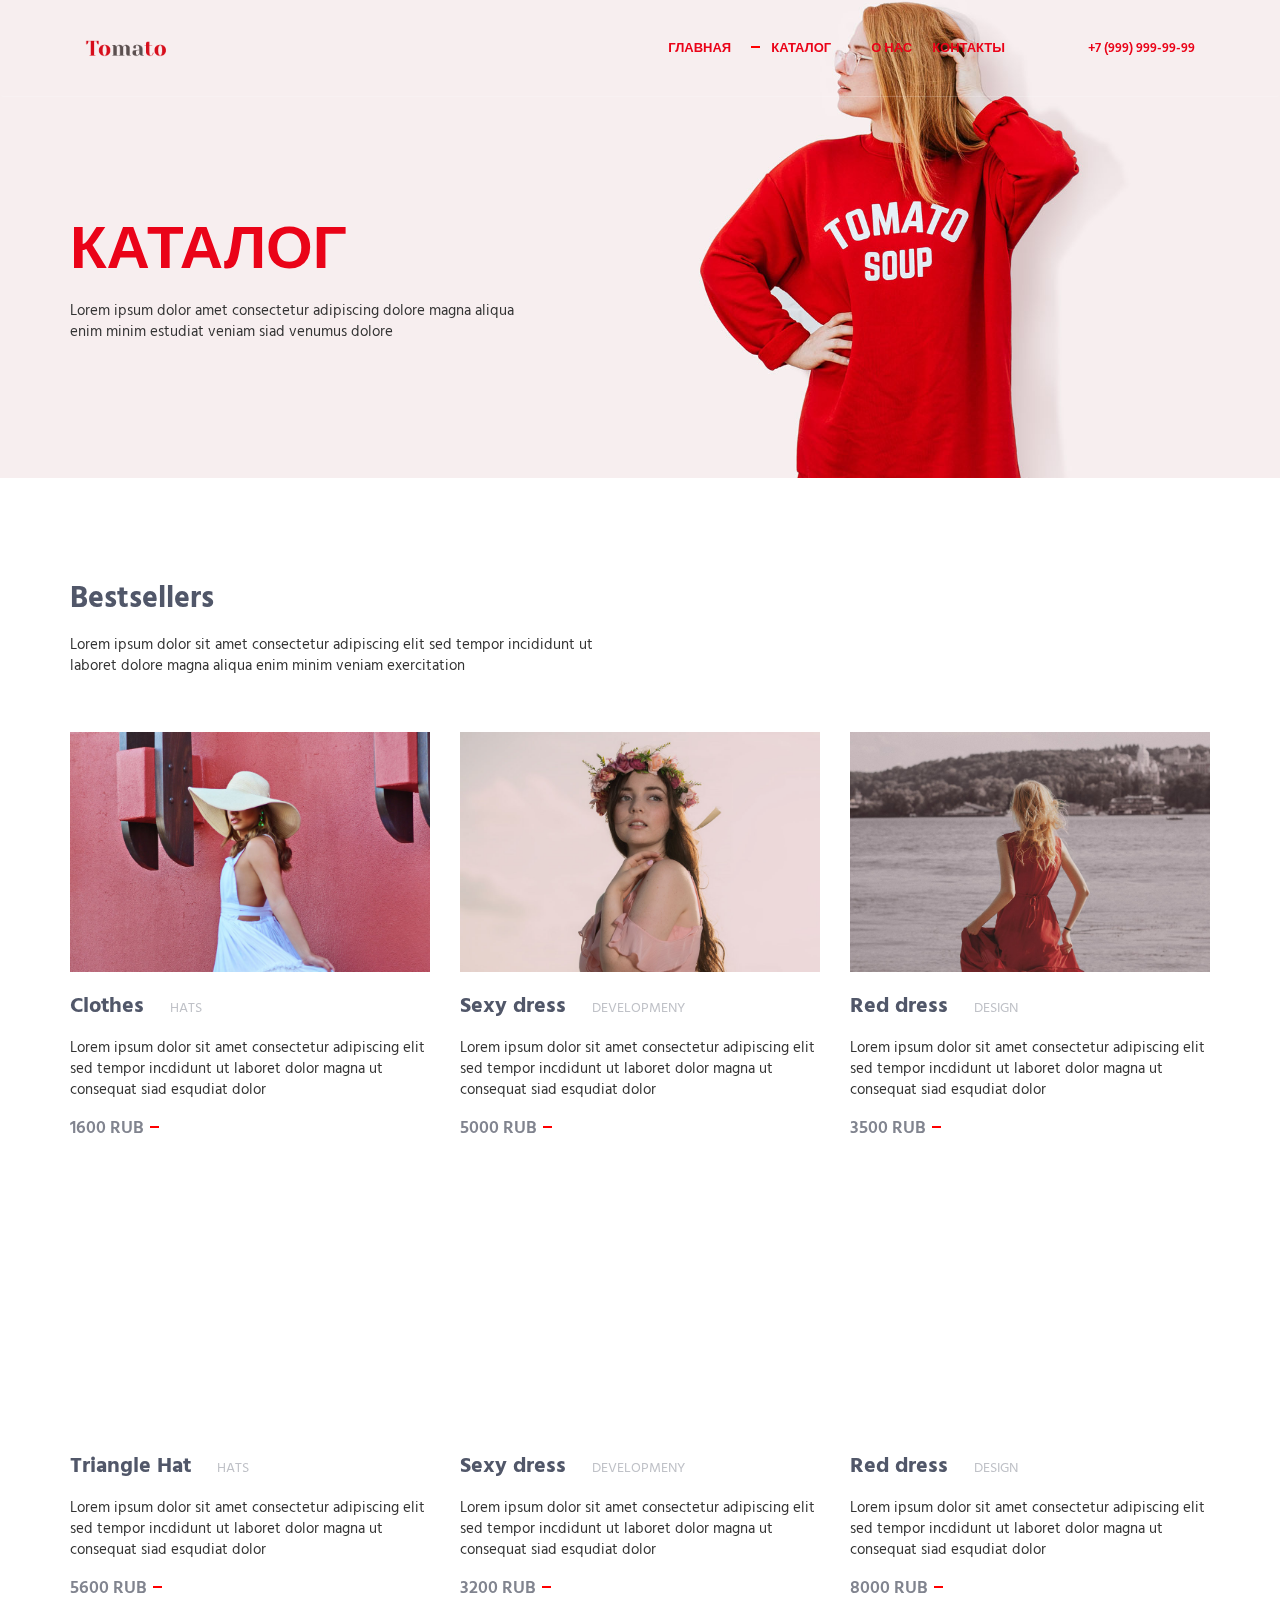
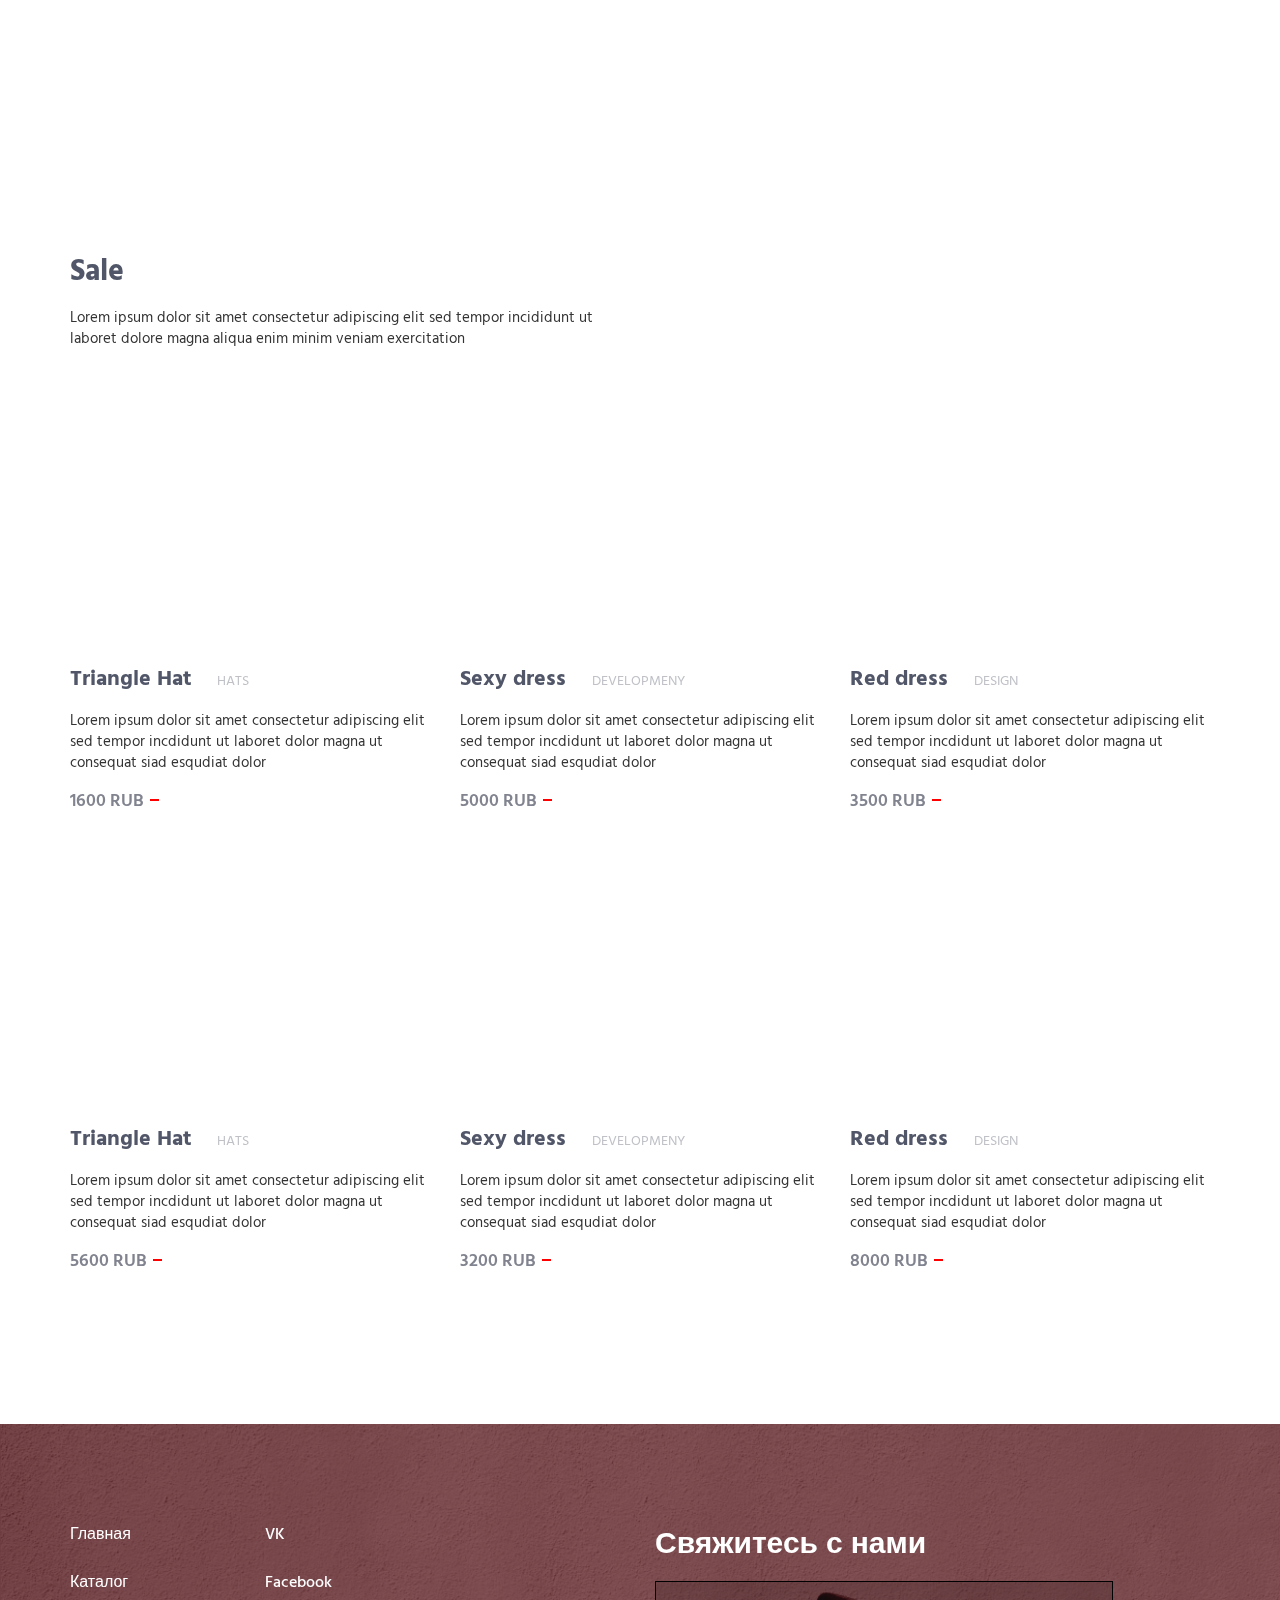
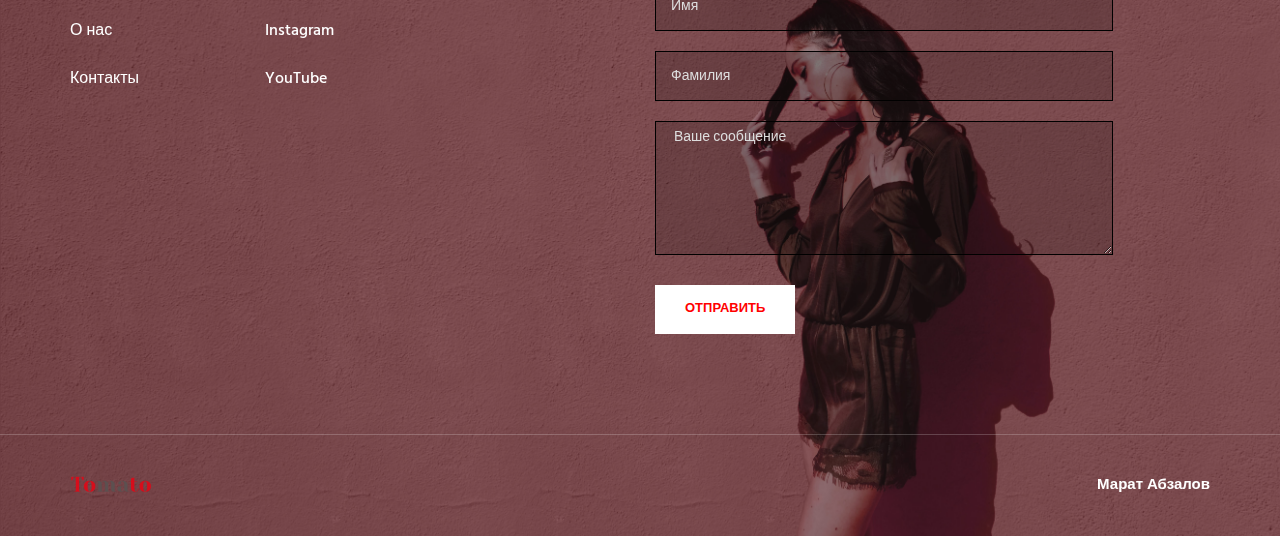
==== commit fbc4fb42: "Нужно исправить" ====
--- a/products.html
+++ b/products.html
@@ -84,10 +84,11 @@
 			<div class="col-sm-4 sm-margin-b-50">
 				<div class="margin-b-20">
 					<div class="wow zoomIn" data-wow-duration=".3" data-wow-delay=".1s">
-						<a href="#"><img class="img-responsive" src="img/970x647/01.jpg" alt="Our Exceptional Solutions Image"></a>
-					</div>
-				</div>
-				<h3><a href="#">Cloth</a> <span class="text-uppercase margin-l-20">Hats</span></h3>
+						<a href="clothes.html"><img class="img-responsive" src="img/970x647/01.jpg"
+								alt="Our Exceptional Solutions Image"></a>
+					</div>
+				</div>
+				<h3><a href="clothes.html">Clothes</a> <span class="text-uppercase margin-l-20">Hats</span></h3>
 				<p>Lorem ipsum dolor sit amet consectetur adipiscing elit sed tempor incdidunt ut laboret dolor magna ut
 					consequat siad esqudiat dolor</p>
 				<a class="link" href="#">1600 rub</a>
@@ -96,10 +97,11 @@
 			<div class="col-sm-4 sm-margin-b-50">
 				<div class="margin-b-20">
 					<div class="wow zoomIn" data-wow-duration=".3" data-wow-delay=".1s">
-						<a href=""><img class="img-responsive" src="img/970x647/02.jpg" alt="Our Exceptional Solutions Image"></a>
-					</div>
-				</div>
-				<h4><a href="#">Sexy dress</a> <span class="text-uppercase margin-l-20">Developmeny</span></h4>
+						<a href="clothes.html"><img class="img-responsive" src="img/970x647/02.jpg"
+								alt="Our Exceptional Solutions Image"></a>
+					</div>
+				</div>
+				<h4><a href="clothes.html">Sexy dress</a> <span class="text-uppercase margin-l-20">Developmeny</span></h4>
 				<p>Lorem ipsum dolor sit amet consectetur adipiscing elit sed tempor incdidunt ut laboret dolor magna ut
 					consequat siad esqudiat dolor</p>
 				<a class="link" href="#">5000 rub</a>
@@ -108,10 +110,11 @@
 			<div class="col-sm-4 sm-margin-b-50">
 				<div class="margin-b-20">
 					<div class="wow zoomIn" data-wow-duration=".3" data-wow-delay=".1s">
-						<a href=""><img class="img-responsive" src="img/970x647/03.jpg" alt="Our Exceptional Solutions Image"></a>
-					</div>
-				</div>
-				<h4><a href="#">Red dress</a> <span class="text-uppercase margin-l-20">Design</span></h4>
+						<a href="clothes.html"><img class="img-responsive" src="img/970x647/03.jpg"
+								alt="Our Exceptional Solutions Image"></a>
+					</div>
+				</div>
+				<h4><a href="clothes.html">Red dress</a> <span class="text-uppercase margin-l-20">Design</span></h4>
 				<p>Lorem ipsum dolor sit amet consectetur adipiscing elit sed tempor incdidunt ut laboret dolor magna ut
 					consequat siad esqudiat dolor</p>
 				<a class="link" href="#">3500 rub</a>
@@ -122,10 +125,11 @@
 			<div class="col-sm-4 sm-margin-b-50">
 				<div class="margin-b-20">
 					<div class="wow zoomIn" data-wow-duration=".3" data-wow-delay=".1s">
-						<a href=""><img class="img-responsive" src="img/970x647/03.jpg" alt="Our Exceptional Solutions Image"></a>
-					</div>
-				</div>
-				<h3><a href="#">Triangle Hat</a> <span class="text-uppercase margin-l-20">Hats</span></h3>
+						<a href="clothes.html"><img class="img-responsive" src="img/970x647/03.jpg"
+								alt="Our Exceptional Solutions Image"></a>
+					</div>
+				</div>
+				<h3><a href="clothes.html">Triangle Hat</a> <span class="text-uppercase margin-l-20">Hats</span></h3>
 				<p>Lorem ipsum dolor sit amet consectetur adipiscing elit sed tempor incdidunt ut laboret dolor magna ut
 					consequat siad esqudiat dolor</p>
 				<a class="link" href="#">5600 rub</a>
@@ -134,10 +138,11 @@
 			<div class="col-sm-4 sm-margin-b-50">
 				<div class="margin-b-20">
 					<div class="wow zoomIn" data-wow-duration=".3" data-wow-delay=".1s">
-						<a href="#"><img class="img-responsive" src="img/970x647/02.jpg" alt="Our Exceptional Solutions Image"></a>
-					</div>
-				</div>
-				<h4><a href="#">Sexy dress</a> <span class="text-uppercase margin-l-20">Developmeny</span></h4>
+						<a href="clothes.html"><img class="img-responsive" src="img/970x647/02.jpg"
+								alt="Our Exceptional Solutions Image"></a>
+					</div>
+				</div>
+				<h4><a href="clothes.html">Sexy dress</a> <span class="text-uppercase margin-l-20">Developmeny</span></h4>
 				<p>Lorem ipsum dolor sit amet consectetur adipiscing elit sed tempor incdidunt ut laboret dolor magna ut
 					consequat siad esqudiat dolor</p>
 				<a class="link" href="#">3200 rub</a>
@@ -146,10 +151,10 @@
 			<div class="col-sm-4 sm-margin-b-50">
 				<div class="margin-b-20">
 					<div class="wow zoomIn" data-wow-duration=".3" data-wow-delay=".1s">
-						<a href=""><img class="img-responsive" src="img/970x647/01.jpg" alt="Our Exceptional Solutions Image"></a>
-					</div>
-				</div>
-				<h4><a href="#">Red dress</a> <span class="text-uppercase margin-l-20">Design</span></h4>
+						<a href="clothes.html"><img class="img-responsive" src="img/970x647/01.jpg" alt="Одежда"></a>
+					</div>
+				</div>
+				<h4><a href="clothes.html">Red dress</a> <span class="text-uppercase margin-l-20">Design</span></h4>
 				<p>Lorem ipsum dolor sit amet consectetur adipiscing elit sed tempor incdidunt ut laboret dolor magna ut
 					consequat siad esqudiat dolor</p>
 				<a class="link" href="#">8000 rub</a>
--- a/css/layout.css
+++ b/css/layout.css
@@ -618,7 +618,8 @@
 }
 
 .header .nav-item:last-child .nav-item-child {
-  padding-right: 0;
+  padding: 20px 0;
+  text-align: right;
 }
 
 .header .nav-item .nav-item-hover.active:after {
@@ -1533,8 +1534,11 @@
 }
 .btn-primary:focus, .btn-primary:active{
   background-color: #ea0318;
-}{
+  outline: none;
+}
+.btn-primary:active:focus{
   background-color: #ea0318;
+  outline: none;
 }
 
 .modal-open{
@@ -1552,3 +1556,107 @@
   font-weight: 900;
   color: #000;
 }
+
+.clothes{
+  padding-top: 100px;
+}
+
+.color-cloth-black{
+  border: 1px solid #000;
+  box-shadow: 1px 1px 4px rgb(0 0 0 / 50%);
+  width: 30px;
+  height: 30px;
+  background: #000;
+  cursor: pointer;
+  margin-right: 10px;
+}
+
+.color-cloth-white{
+  border: 1px solid #000;
+  box-shadow: 1px 1px 4px rgb(0 0 0 / 50%);
+  width: 30px;
+  height: 30px;
+  cursor: pointer;
+}
+.info-clothes span{
+  color: #000;
+  padding-top: 1px;
+}
+
+.color{
+  display: flex;
+}
+
+.color p{
+  padding-right: 10px;
+}
+
+.color-wrap{
+  margin-bottom: 10px;
+  display: flex;
+  justify-content: flex-start;
+}
+.block{
+  display: none; 
+}
+
+.block.active {
+  display: block; 
+}
+
+.swiper-slide {
+  text-align: center;
+  font-size: 18px;
+  background: #fff;
+
+  display: -webkit-box;
+  display: -ms-flexbox;
+  display: -webkit-flex;
+  display: flex;
+  -webkit-box-pack: center;
+  -ms-flex-pack: center;
+  -webkit-justify-content: center;
+  justify-content: center;
+  -webkit-box-align: center;
+  -ms-flex-align: center;
+  -webkit-align-items: center;
+  align-items: center;
+}
+
+.swiper-slide img {
+  display: block;
+  width: 100%;
+  height: 100%;
+  object-fit: cover;
+}
+
+.swiper-container {
+  width: 100%;
+  cursor: grab;
+  height: 300px;
+  margin-left: auto;
+  margin-right: auto;
+}
+
+.swiper-slide {
+  background-size: cover;
+  background-position: center;
+}
+
+.mySwiper, .Swiper {
+  height: 20%;
+  box-sizing: border-box;
+  padding: 10px 0 !important;
+}
+
+.mySwiper .swiper-slide, 
+.Swiper .swiper-slide{
+  width: 25%;
+  height: 100%;
+  opacity: 0.4;
+}
+
+.Swiper .swiper-slide-thumb-active, 
+.mySwiper .swiper-slide-thumb-active {
+  opacity: 1;
+}